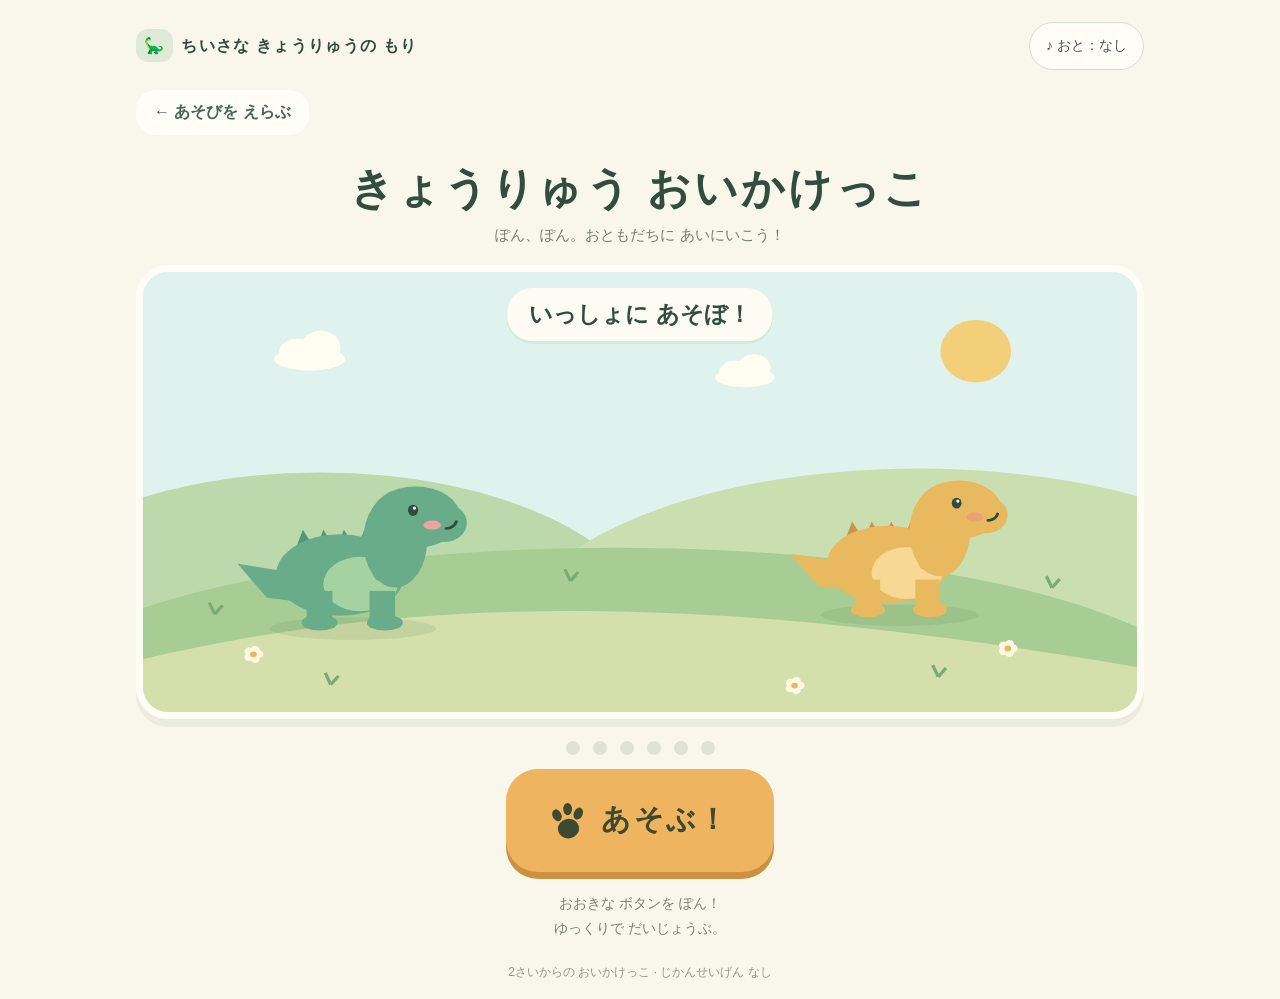
==== chase.html @ cd51826f "Add dinosaur game selection, egg hatching and feeding games" ====
<!doctype html>
<html lang="ja">
<head>
<meta charset="utf-8">
<meta name="viewport" content="width=device-width,initial-scale=1,viewport-fit=cover">
<meta name="theme-color" content="#f9f6ec">
<meta name="description" content="大きなボタンをぽん！2歳から遊べる、やさしい恐竜の追いかけっこ。時間制限もゲームオーバーもありません。">
<title>きょうりゅう おいかけっこ</title>
<style>
*{box-sizing:border-box}[hidden]{display:none!important}body{margin:0;background:#f9f6ec;color:#304d3e;font-family:ui-rounded,'Hiragino Maru Gothic ProN','Yu Gothic',sans-serif}button{font:inherit;cursor:pointer;-webkit-tap-highlight-color:transparent;touch-action:manipulation}button:focus-visible{outline:4px solid #355fbb;outline-offset:5px}.app{max-width:1060px;margin:auto;padding:22px 26px 18px}header{display:flex;align-items:center;justify-content:space-between;gap:10px}.brand{font-size:16px;font-weight:800;letter-spacing:.08em}.brand span{background:#deead7;border-radius:12px;padding:8px;margin-right:8px}.sound{border:1px solid #d9dfcf;background:#fffdf6;border-radius:24px;padding:12px 16px;font-size:14px;color:#425d46;min-height:48px}h1{font-size:clamp(26px,5vw,43px);letter-spacing:.07em;text-align:center;margin:23px 0 8px;line-height:1.4}.intro{text-align:center;color:#76806a;margin:0 0 20px;font-size:15px}.world{position:relative;border:7px solid #fffdf6;border-radius:32px;overflow:hidden;background:#dff2ed;box-shadow:0 8px 0 #ececde}canvas{display:block;width:100%;aspect-ratio:1.9;max-height:440px}.status{position:absolute;left:50%;top:16px;transform:translateX(-50%);border-radius:25px;background:#fffdf3ef;padding:11px 22px;white-space:nowrap;font-weight:800;font-size:clamp(16px,3vw,23px);box-shadow:0 3px 0 #385b3910}.progress{display:flex;justify-content:center;gap:13px;margin:22px 0 14px}.dot{width:14px;height:14px;background:#e0e2d3;border-radius:50%;transition:background .2s,transform .2s}.dot.on{background:#eeab55;transform:scale(1.13)}.controls{text-align:center}.go{min-height:103px;min-width:260px;max-width:100%;padding:13px 44px;border:0;border-radius:32px;background:#efb45f;color:#3e4931;box-shadow:0 7px 0 #cd9041;font-size:29px;font-weight:900;letter-spacing:.08em;transition:transform .1s,box-shadow .1s}.go:active{transform:translateY(5px);box-shadow:0 2px 0 #cd9041}.go svg{width:37px;height:39px;vertical-align:middle;margin-right:14px}.hint{color:#7b826f;font-size:14px;line-height:1.8;margin:19px 0 0}footer{text-align:center;font-size:12px;color:#929884;margin-top:22px}.restart{display:block;margin:15px auto 0;background:none;border:0;color:#78836c;text-decoration:underline;padding:10px;font-size:13px}@media(max-width:600px){.app{padding:16px 12px}.brand{font-size:12px;letter-spacing:0}.sound{font-size:12px;padding:10px}h1{margin-top:23px}.intro{font-size:13px}canvas{aspect-ratio:1.15}.world{border-width:5px;border-radius:25px}.status{top:14px;padding:10px 15px}.go{width:90%;min-height:106px;padding:13px 18px;font-size:24px;letter-spacing:.02em;white-space:nowrap}.hint{font-size:12px}footer{margin-top:14px}}@media(prefers-reduced-motion:reduce){*{transition:none!important}}
</style>
</head>
<body>
<main class="app">
<header><div class="brand"><span>🦕</span>ちいさな きょうりゅうの もり</div><button class="sound" id="sound" aria-pressed="false">♪ おと：なし</button></header>
<nav style="margin-top:20px"><a href="./" style="color:#426a50;display:inline-block;padding:12px 18px;background:#fffdf6;border-radius:20px;text-decoration:none;font-weight:bold">← あそびを えらぶ</a></nav><h1>きょうりゅう おいかけっこ</h1><p class="intro">ぽん、ぽん。おともだちに あいにいこう！</p>
<section class="world" aria-label="緑の恐竜が黄色い恐竜を追いかける草原"><canvas id="scene" aria-label="にこにこした恐竜のおともだち"></canvas><div class="status" id="status" role="status" aria-live="polite">いっしょに あそぼ！</div></section>
<div class="progress" aria-label="6歩でお友だちに追いつきます" id="progress"></div>
<div class="controls"><button class="go" id="go"><svg viewBox="0 0 40 44" aria-hidden="true"><g fill="currentColor"><ellipse cx="20" cy="30" rx="12" ry="11" transform="rotate(-10 20 30)"/><ellipse cx="7" cy="15" rx="5" ry="7" transform="rotate(-25 7 15)"/><ellipse cx="19" cy="8" rx="5" ry="7"/><ellipse cx="31" cy="13" rx="5" ry="7" transform="rotate(25 31 13)"/></g></svg><span id="label">あそぶ！</span></button><p class="hint" id="hint">おおきな ボタンを ぽん！<br>ゆっくりで だいじょうぶ。</p><button class="restart" id="restart" hidden>はじめから</button></div>
<footer>2さいからの おいかけっこ · じかんせいげん なし</footer>
</main>
<script>
'use strict';
const canvas=document.querySelector('#scene'),ctx=canvas.getContext('2d'),go=document.querySelector('#go'),label=document.querySelector('#label'),statusText=document.querySelector('#status'),hint=document.querySelector('#hint'),restart=document.querySelector('#restart'),sound=document.querySelector('#sound');
let state='ready',steps=0,position=0,target=0,last=0,bounce=0,soundOn=false,audio;
const reduced=matchMedia('(prefers-reduced-motion: reduce)').matches;
const dots=Array.from({length:6},()=>{let d=document.createElement('span');d.className='dot';document.querySelector('#progress').append(d);return d});
function tone(win=false){if(!soundOn)return;try{audio=audio||new(window.AudioContext||window.webkitAudioContext)();audio.resume();(win?[523,659,784]:[392,523]).forEach((f,i)=>{let o=audio.createOscillator(),g=audio.createGain(),t=audio.currentTime+i*.12;o.type='sine';o.frequency.value=f;g.gain.setValueAtTime(0,t);g.gain.linearRampToValueAtTime(.075,t+.02);g.gain.exponentialRampToValueAtTime(.001,t+.24);o.connect(g);g.connect(audio.destination);o.start(t);o.stop(t+.25)})}catch{}}
sound.onclick=()=>{soundOn=!soundOn;sound.textContent=soundOn?'♪ おと：あり':'♪ おと：なし';sound.setAttribute('aria-pressed',String(soundOn));if(soundOn)tone()};
function reset(){state='ready';steps=0;target=0;position=0;bounce=0;label.textContent='あそぶ！';statusText.textContent='いっしょに あそぼ！';hint.innerHTML='おおきな ボタンを ぽん！<br>ゆっくりで だいじょうぶ。';restart.hidden=true;dots.forEach(d=>d.classList.remove('on'));draw(0)}
restart.onclick=reset;
go.onclick=()=>{if(state==='won'){reset();state='playing';label.textContent='ぽん！';statusText.textContent='おともだちを おいかけよう！';restart.hidden=false;return}if(state==='ready'){state='playing';label.textContent='ぽん！';statusText.textContent='おともだちを おいかけよう！';hint.innerHTML='ぽん！と おすと すすむよ。<br>あと すこしで タッチ！';restart.hidden=false;tone();return}steps++;target=steps/6;bounce=1;dots[steps-1].classList.add('on');tone(steps===6);if(steps===6){state='won';label.textContent='もう いっかい！';statusText.textContent='タッチ！ なかよし！';hint.innerHTML='やったね！ おともだちに あえたね。<br>もう いっかい あそぼう！'}else{statusText.textContent=steps>3?'もうすこし！ ぽん、ぽん！':'いいね！ ぽん、ぽん！'}};
function ellipse(x,y,rx,ry,c){ctx.fillStyle=c;ctx.beginPath();ctx.ellipse(x,y,rx,ry,0,0,Math.PI*2);ctx.fill()}
function path(points,c){ctx.fillStyle=c;ctx.beginPath();points.forEach((p,i)=>i?ctx.lineTo(...p):ctx.moveTo(...p));ctx.closePath();ctx.fill()}
function cloud(x,y,s){ellipse(x,y,36*s,13*s,'#fffdf2');ellipse(x-12*s,y-8*s,19*s,15*s,'#fffdf2');ellipse(x+11*s,y-13*s,20*s,19*s,'#fffdf2')}
function dino(x,y,s,color,belly,walk,friend=false){ctx.save();ctx.translate(x,y);ctx.scale(s,s);ellipse(0,10,65,10,'#557b4320');ctx.translate(0,-walk);path([[-40,-40],[-90,-49],[-67,-19],[-32,-14]],color);for(let i=0;i<4;i++)path([[-45+i*16,-61],[-39+i*16,-79],[-29+i*16,-61]],friend?'#cd934d':'#4e9977');ellipse(-10,-39,50,36,color);ellipse(6,-31,29,24,belly);ctx.fillStyle=color;ctx.fillRect(-36,-25,20,29);ctx.fillRect(13,-25,20,29);ellipse(-26,3,14,7,color);ellipse(25,3,14,7,color);ellipse(33,-69,25,41,color);ellipse(49,-90,35,27,color);ellipse(71,-85,18,17,color);ellipse(47,-96,4,5,'#304d3e');ellipse(48,-98,1.3,1.5,'white');ellipse(62,-83,7,4,friend?'#e9a178':'#eaa5a0');ctx.strokeStyle='#304d3e';ctx.lineWidth=2.4;ctx.lineCap='round';ctx.beginPath();ctx.arc(73,-88,8,.25,1.6);ctx.stroke();ellipse(29,-39,13,7,color);ctx.restore()}
function draw(t){const w=canvas.clientWidth,h=canvas.clientHeight,dpr=Math.min(devicePixelRatio||1,2);if(canvas.width!==Math.round(w*dpr)||canvas.height!==Math.round(h*dpr)){canvas.width=Math.round(w*dpr);canvas.height=Math.round(h*dpr)}ctx.setTransform(dpr,0,0,dpr,0,0);ctx.clearRect(0,0,w,h);const sx=w/900,sy=h/450;ctx.save();ctx.scale(sx,sy);ctx.fillStyle='#dff2ed';ctx.fillRect(0,0,900,450);ellipse(754,81,32,32,'#f4cf79');cloud(151,89,.9);cloud(545,108,.75);ellipse(160,370,300,165,'#bbd9ab');ellipse(702,383,370,182,'#c9dfaf');ellipse(428,440,540,158,'#a7cd95');ctx.fillStyle='#d5dfac';ctx.beginPath();ctx.moveTo(0,396);ctx.bezierCurveTo(280,322,550,337,900,404);ctx.lineTo(900,450);ctx.lineTo(0,450);ctx.fill();
for(const [x,y] of [[65,350],[823,323],[170,422],[720,414],[387,316]]){ctx.strokeStyle='#7caa74';ctx.lineWidth=3;ctx.beginPath();ctx.moveTo(x,y);ctx.lineTo(x-5,y-12);ctx.moveTo(x,y);ctx.lineTo(x+7,y-9);ctx.stroke()}for(const [x,y] of [[100,391],[783,385],[590,423]]){for(let i=0;i<5;i++)ellipse(x+Math.cos(i*1.26)*5,y+Math.sin(i*1.26)*5,4,4,'#fff9e2');ellipse(x,y,3,3,'#efb45f')}
const bob=reduced?0:Math.sin(t/330)*2;dino(685,340,1.1,'#e9b960','#f7d995',bob,true);dino(190+position*365,353,1.16,'#69ac89','#a5d2a1',reduced?0:Math.sin(t/70)*bounce*10+bob);
if(state==='won'){ctx.fillStyle='#e58e85';ctx.font='38px sans-serif';ctx.fillText('♥',610,211);for(let i=0;i<12;i++){let x=100+i*63,y=130+Math.sin(i*2)*55;ctx.save();ctx.translate(x,y);ctx.rotate(i);ctx.fillStyle=['#ecb159','#e89797','#78b59a'][i%3];ctx.fillRect(-4,-4,8,12);ctx.restore()}}ctx.restore()}
function frame(t){let dt=Math.min((t-last)||16,50);last=t;position+=(target-position)*(reduced?1:Math.min(1,dt/110));bounce=Math.max(0,bounce-dt/500);draw(t);requestAnimationFrame(frame)}
document.addEventListener('visibilitychange',()=>{last=performance.now();if(document.hidden&&audio)audio.suspend();else if(audio&&soundOn)audio.resume()});reset();requestAnimationFrame(frame);
</script>
</body>
</html>
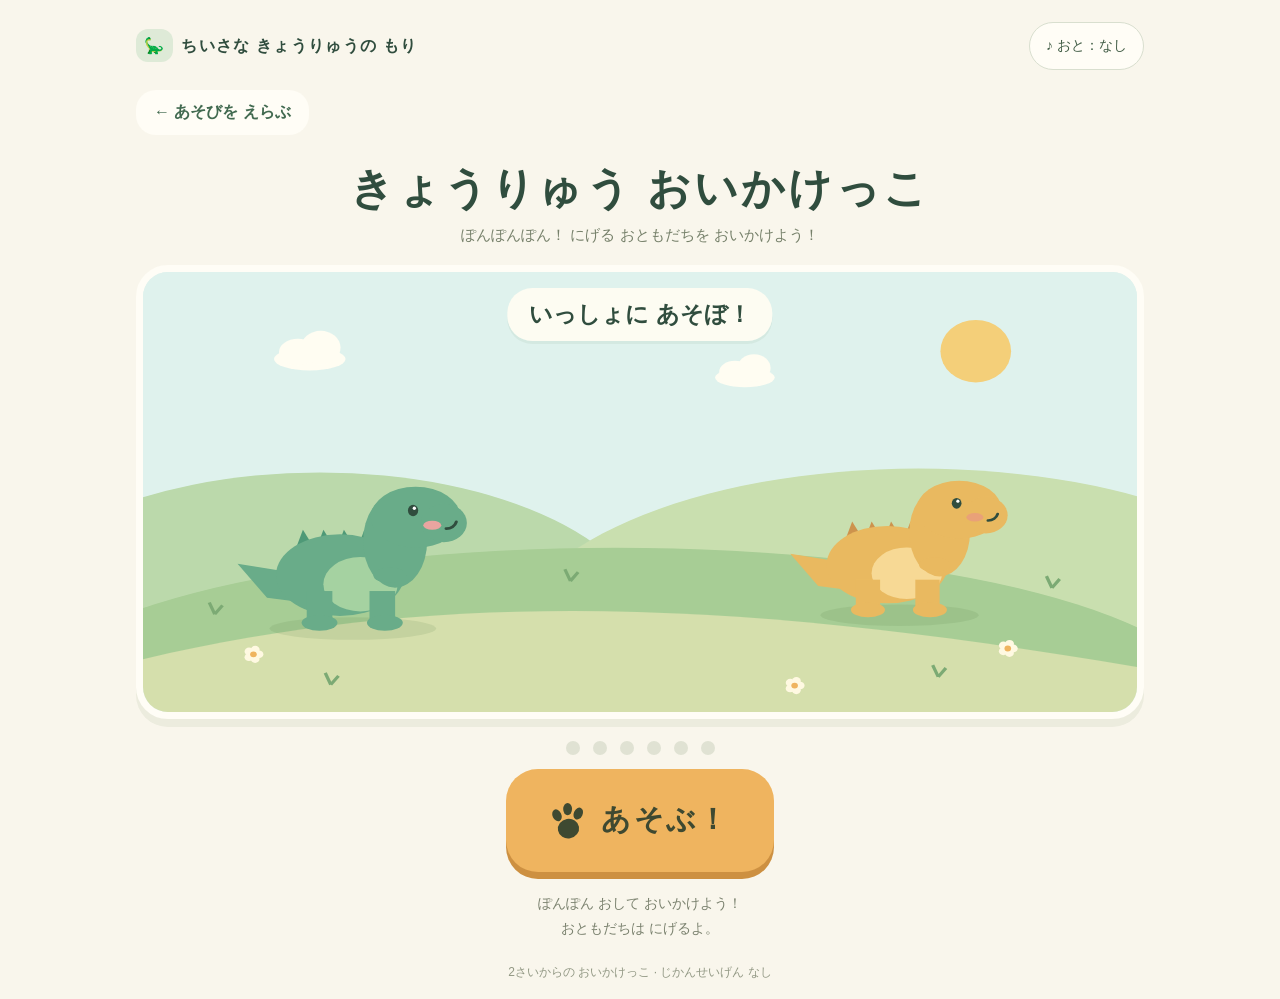
==== commit 7a11b6c9: "Make chase dinosaur flee and reward repeated taps" ====
--- a/chase.html
+++ b/chase.html
@@ -13,32 +13,40 @@
 <body>
 <main class="app">
 <header><div class="brand"><span>🦕</span>ちいさな きょうりゅうの もり</div><button class="sound" id="sound" aria-pressed="false">♪ おと：なし</button></header>
-<nav style="margin-top:20px"><a href="./" style="color:#426a50;display:inline-block;padding:12px 18px;background:#fffdf6;border-radius:20px;text-decoration:none;font-weight:bold">← あそびを えらぶ</a></nav><h1>きょうりゅう おいかけっこ</h1><p class="intro">ぽん、ぽん。おともだちに あいにいこう！</p>
+<nav style="margin-top:20px"><a href="./" style="color:#426a50;display:inline-block;padding:12px 18px;background:#fffdf6;border-radius:20px;text-decoration:none;font-weight:bold">← あそびを えらぶ</a></nav><h1>きょうりゅう おいかけっこ</h1><p class="intro">ぽんぽんぽん！ にげる おともだちを おいかけよう！</p>
 <section class="world" aria-label="緑の恐竜が黄色い恐竜を追いかける草原"><canvas id="scene" aria-label="にこにこした恐竜のおともだち"></canvas><div class="status" id="status" role="status" aria-live="polite">いっしょに あそぼ！</div></section>
-<div class="progress" aria-label="6歩でお友だちに追いつきます" id="progress"></div>
+<div class="progress" aria-label="お友だちに近づくほど足あとが増えます" id="progress"></div>
 <div class="controls"><button class="go" id="go"><svg viewBox="0 0 40 44" aria-hidden="true"><g fill="currentColor"><ellipse cx="20" cy="30" rx="12" ry="11" transform="rotate(-10 20 30)"/><ellipse cx="7" cy="15" rx="5" ry="7" transform="rotate(-25 7 15)"/><ellipse cx="19" cy="8" rx="5" ry="7"/><ellipse cx="31" cy="13" rx="5" ry="7" transform="rotate(25 31 13)"/></g></svg><span id="label">あそぶ！</span></button><p class="hint" id="hint">おおきな ボタンを ぽん！<br>ゆっくりで だいじょうぶ。</p><button class="restart" id="restart" hidden>はじめから</button></div>
 <footer>2さいからの おいかけっこ · じかんせいげん なし</footer>
 </main>
 <script>
 'use strict';
 const canvas=document.querySelector('#scene'),ctx=canvas.getContext('2d'),go=document.querySelector('#go'),label=document.querySelector('#label'),statusText=document.querySelector('#status'),hint=document.querySelector('#hint'),restart=document.querySelector('#restart'),sound=document.querySelector('#sound');
-let state='ready',steps=0,position=0,target=0,last=0,bounce=0,soundOn=false,audio;
+// One tap per second closes the gap; two taps per second catches in about 5 seconds.
+const START_GAP=365,MAX_GAP=440,TAP_DISTANCE=48,ESCAPE_SPEED=24;
+let state='ready',gap=START_GAP,runDistance=0,position=0,target=0,last=0,bounce=0,soundOn=false,audio;
 const reduced=matchMedia('(prefers-reduced-motion: reduce)').matches;
 const dots=Array.from({length:6},()=>{let d=document.createElement('span');d.className='dot';document.querySelector('#progress').append(d);return d});
 function tone(win=false){if(!soundOn)return;try{audio=audio||new(window.AudioContext||window.webkitAudioContext)();audio.resume();(win?[523,659,784]:[392,523]).forEach((f,i)=>{let o=audio.createOscillator(),g=audio.createGain(),t=audio.currentTime+i*.12;o.type='sine';o.frequency.value=f;g.gain.setValueAtTime(0,t);g.gain.linearRampToValueAtTime(.075,t+.02);g.gain.exponentialRampToValueAtTime(.001,t+.24);o.connect(g);g.connect(audio.destination);o.start(t);o.stop(t+.25)})}catch{}}
 sound.onclick=()=>{soundOn=!soundOn;sound.textContent=soundOn?'♪ おと：あり':'♪ おと：なし';sound.setAttribute('aria-pressed',String(soundOn));if(soundOn)tone()};
-function reset(){state='ready';steps=0;target=0;position=0;bounce=0;label.textContent='あそぶ！';statusText.textContent='いっしょに あそぼ！';hint.innerHTML='おおきな ボタンを ぽん！<br>ゆっくりで だいじょうぶ。';restart.hidden=true;dots.forEach(d=>d.classList.remove('on'));draw(0)}
+function updateProgress(){const progress=Math.max(0,Math.min(1,1-gap/START_GAP));dots.forEach((d,i)=>d.classList.toggle('on',state==='won'||i<Math.floor(progress*6)));document.querySelector('#progress').setAttribute('aria-label',state==='won'?'お友だちに追いつきました':`お友だちへの近づき度 ${Math.round(progress*100)}パーセント`)}
+function reset(){state='ready';gap=START_GAP;runDistance=0;target=0;position=0;bounce=0;last=performance.now();label.textContent='あそぶ！';statusText.textContent='いっしょに あそぼ！';hint.innerHTML='ぽんぽん おして おいかけよう！<br>おともだちは にげるよ。';restart.hidden=true;updateProgress();draw(0)}
+function start(){reset();state='playing';label.textContent='ぽん！';statusText.textContent='ぽんぽん！ おいかけよう！';restart.hidden=false;tone()}
 restart.onclick=reset;
-go.onclick=()=>{if(state==='won'){reset();state='playing';label.textContent='ぽん！';statusText.textContent='おともだちを おいかけよう！';restart.hidden=false;return}if(state==='ready'){state='playing';label.textContent='ぽん！';statusText.textContent='おともだちを おいかけよう！';hint.innerHTML='ぽん！と おすと すすむよ。<br>あと すこしで タッチ！';restart.hidden=false;tone();return}steps++;target=steps/6;bounce=1;dots[steps-1].classList.add('on');tone(steps===6);if(steps===6){state='won';label.textContent='もう いっかい！';statusText.textContent='タッチ！ なかよし！';hint.innerHTML='やったね！ おともだちに あえたね。<br>もう いっかい あそぼう！'}else{statusText.textContent=steps>3?'もうすこし！ ぽん、ぽん！':'いいね！ ぽん、ぽん！'}};
+go.onclick=()=>{if(state==='won'||state==='ready'){start();return}gap=Math.max(0,gap-TAP_DISTANCE);target=1-gap/START_GAP;bounce=1;tone(gap===0);if(gap===0){state='won';label.textContent='もう いっかい！';statusText.textContent='タッチ！ なかよし！';hint.innerHTML='やったね！ おともだちに あえたね。<br>もう いっかい あそぼう！'}else{statusText.textContent=gap<150?'もうすこし！ ぽんぽん！':'にげるよ！ ぽんぽん！'}updateProgress()};
 function ellipse(x,y,rx,ry,c){ctx.fillStyle=c;ctx.beginPath();ctx.ellipse(x,y,rx,ry,0,0,Math.PI*2);ctx.fill()}
 function path(points,c){ctx.fillStyle=c;ctx.beginPath();points.forEach((p,i)=>i?ctx.lineTo(...p):ctx.moveTo(...p));ctx.closePath();ctx.fill()}
 function cloud(x,y,s){ellipse(x,y,36*s,13*s,'#fffdf2');ellipse(x-12*s,y-8*s,19*s,15*s,'#fffdf2');ellipse(x+11*s,y-13*s,20*s,19*s,'#fffdf2')}
 function dino(x,y,s,color,belly,walk,friend=false){ctx.save();ctx.translate(x,y);ctx.scale(s,s);ellipse(0,10,65,10,'#557b4320');ctx.translate(0,-walk);path([[-40,-40],[-90,-49],[-67,-19],[-32,-14]],color);for(let i=0;i<4;i++)path([[-45+i*16,-61],[-39+i*16,-79],[-29+i*16,-61]],friend?'#cd934d':'#4e9977');ellipse(-10,-39,50,36,color);ellipse(6,-31,29,24,belly);ctx.fillStyle=color;ctx.fillRect(-36,-25,20,29);ctx.fillRect(13,-25,20,29);ellipse(-26,3,14,7,color);ellipse(25,3,14,7,color);ellipse(33,-69,25,41,color);ellipse(49,-90,35,27,color);ellipse(71,-85,18,17,color);ellipse(47,-96,4,5,'#304d3e');ellipse(48,-98,1.3,1.5,'white');ellipse(62,-83,7,4,friend?'#e9a178':'#eaa5a0');ctx.strokeStyle='#304d3e';ctx.lineWidth=2.4;ctx.lineCap='round';ctx.beginPath();ctx.arc(73,-88,8,.25,1.6);ctx.stroke();ellipse(29,-39,13,7,color);ctx.restore()}
 function draw(t){const w=canvas.clientWidth,h=canvas.clientHeight,dpr=Math.min(devicePixelRatio||1,2);if(canvas.width!==Math.round(w*dpr)||canvas.height!==Math.round(h*dpr)){canvas.width=Math.round(w*dpr);canvas.height=Math.round(h*dpr)}ctx.setTransform(dpr,0,0,dpr,0,0);ctx.clearRect(0,0,w,h);const sx=w/900,sy=h/450;ctx.save();ctx.scale(sx,sy);ctx.fillStyle='#dff2ed';ctx.fillRect(0,0,900,450);ellipse(754,81,32,32,'#f4cf79');cloud(151,89,.9);cloud(545,108,.75);ellipse(160,370,300,165,'#bbd9ab');ellipse(702,383,370,182,'#c9dfaf');ellipse(428,440,540,158,'#a7cd95');ctx.fillStyle='#d5dfac';ctx.beginPath();ctx.moveTo(0,396);ctx.bezierCurveTo(280,322,550,337,900,404);ctx.lineTo(900,450);ctx.lineTo(0,450);ctx.fill();
 for(const [x,y] of [[65,350],[823,323],[170,422],[720,414],[387,316]]){ctx.strokeStyle='#7caa74';ctx.lineWidth=3;ctx.beginPath();ctx.moveTo(x,y);ctx.lineTo(x-5,y-12);ctx.moveTo(x,y);ctx.lineTo(x+7,y-9);ctx.stroke()}for(const [x,y] of [[100,391],[783,385],[590,423]]){for(let i=0;i<5;i++)ellipse(x+Math.cos(i*1.26)*5,y+Math.sin(i*1.26)*5,4,4,'#fff9e2');ellipse(x,y,3,3,'#efb45f')}
-const bob=reduced?0:Math.sin(t/330)*2;dino(685,340,1.1,'#e9b960','#f7d995',bob,true);dino(190+position*365,353,1.16,'#69ac89','#a5d2a1',reduced?0:Math.sin(t/70)*bounce*10+bob);
+const bob=reduced?0:Math.sin(t/330)*2;
+const runnerX=685+Math.min(runDistance*.3,65);
+if(state==='playing'&&!reduced){ctx.strokeStyle='#b3bf90';ctx.lineWidth=5;ctx.lineCap='round';for(let i=0;i<8;i++){const x=((i*140-runDistance)%1120+1120)%1120-110;ctx.beginPath();ctx.moveTo(x,390);ctx.lineTo(x+22,390);ctx.stroke()}}
+dino(runnerX,340,1.1,'#e9b960','#f7d995',state==='playing'&&!reduced?Math.abs(Math.sin(t/100))*9:bob,true);
+dino(runnerX-130-(1-position)*START_GAP,353,1.16,'#69ac89','#a5d2a1',reduced?0:Math.sin(t/70)*bounce*10+bob);
 if(state==='won'){ctx.fillStyle='#e58e85';ctx.font='38px sans-serif';ctx.fillText('♥',610,211);for(let i=0;i<12;i++){let x=100+i*63,y=130+Math.sin(i*2)*55;ctx.save();ctx.translate(x,y);ctx.rotate(i);ctx.fillStyle=['#ecb159','#e89797','#78b59a'][i%3];ctx.fillRect(-4,-4,8,12);ctx.restore()}}ctx.restore()}
-function frame(t){let dt=Math.min((t-last)||16,50);last=t;position+=(target-position)*(reduced?1:Math.min(1,dt/110));bounce=Math.max(0,bounce-dt/500);draw(t);requestAnimationFrame(frame)}
+function frame(t){let dt=Math.min((t-last)||16,100);last=t;if(state==='playing'&&!document.hidden){const distance=ESCAPE_SPEED*dt/1000;runDistance+=distance;gap=Math.min(MAX_GAP,gap+distance);target=1-gap/START_GAP;updateProgress()}position+=(target-position)*(reduced?1:Math.min(1,dt/110));bounce=Math.max(0,bounce-dt/500);draw(t);requestAnimationFrame(frame)}
 document.addEventListener('visibilitychange',()=>{last=performance.now();if(document.hidden&&audio)audio.suspend();else if(audio&&soundOn)audio.resume()});reset();requestAnimationFrame(frame);
 </script>
 </body>
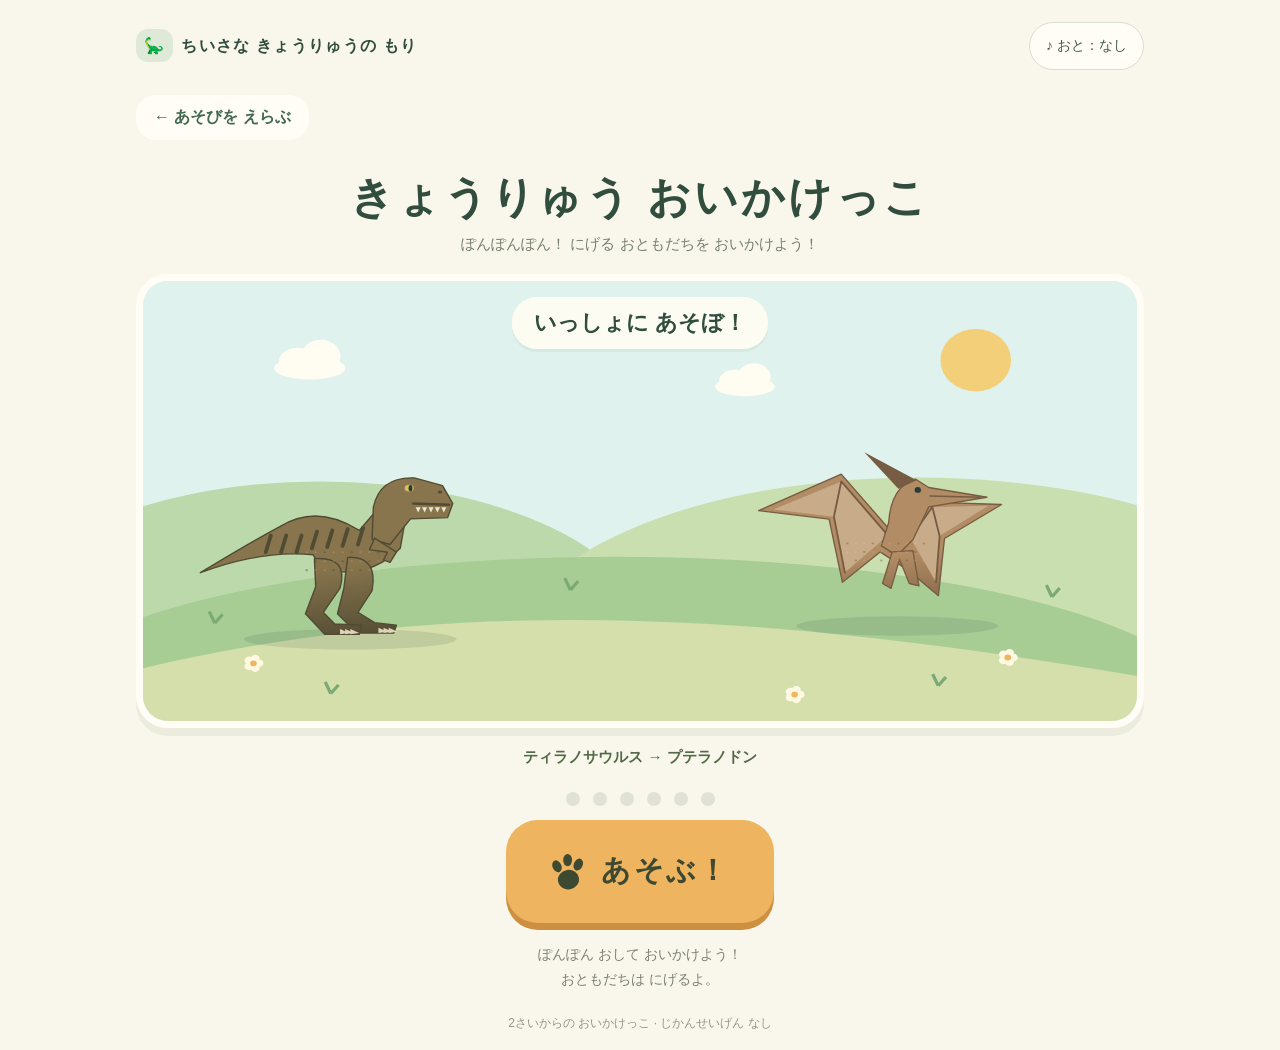
==== commit 0f56752a: "Add eleven illustrated random species, egg petting and separate replay controls" ====
--- a/chase.html
+++ b/chase.html
@@ -8,20 +8,27 @@
 <title>きょうりゅう おいかけっこ</title>
 <style>
 *{box-sizing:border-box}[hidden]{display:none!important}body{margin:0;background:#f9f6ec;color:#304d3e;font-family:ui-rounded,'Hiragino Maru Gothic ProN','Yu Gothic',sans-serif}button{font:inherit;cursor:pointer;-webkit-tap-highlight-color:transparent;touch-action:manipulation}button:focus-visible{outline:4px solid #355fbb;outline-offset:5px}.app{max-width:1060px;margin:auto;padding:22px 26px 18px}header{display:flex;align-items:center;justify-content:space-between;gap:10px}.brand{font-size:16px;font-weight:800;letter-spacing:.08em}.brand span{background:#deead7;border-radius:12px;padding:8px;margin-right:8px}.sound{border:1px solid #d9dfcf;background:#fffdf6;border-radius:24px;padding:12px 16px;font-size:14px;color:#425d46;min-height:48px}h1{font-size:clamp(26px,5vw,43px);letter-spacing:.07em;text-align:center;margin:23px 0 8px;line-height:1.4}.intro{text-align:center;color:#76806a;margin:0 0 20px;font-size:15px}.world{position:relative;border:7px solid #fffdf6;border-radius:32px;overflow:hidden;background:#dff2ed;box-shadow:0 8px 0 #ececde}canvas{display:block;width:100%;aspect-ratio:1.9;max-height:440px}.status{position:absolute;left:50%;top:16px;transform:translateX(-50%);border-radius:25px;background:#fffdf3ef;padding:11px 22px;white-space:nowrap;font-weight:800;font-size:clamp(16px,3vw,23px);box-shadow:0 3px 0 #385b3910}.progress{display:flex;justify-content:center;gap:13px;margin:22px 0 14px}.dot{width:14px;height:14px;background:#e0e2d3;border-radius:50%;transition:background .2s,transform .2s}.dot.on{background:#eeab55;transform:scale(1.13)}.controls{text-align:center}.go{min-height:103px;min-width:260px;max-width:100%;padding:13px 44px;border:0;border-radius:32px;background:#efb45f;color:#3e4931;box-shadow:0 7px 0 #cd9041;font-size:29px;font-weight:900;letter-spacing:.08em;transition:transform .1s,box-shadow .1s}.go:active{transform:translateY(5px);box-shadow:0 2px 0 #cd9041}.go svg{width:37px;height:39px;vertical-align:middle;margin-right:14px}.hint{color:#7b826f;font-size:14px;line-height:1.8;margin:19px 0 0}footer{text-align:center;font-size:12px;color:#929884;margin-top:22px}.restart{display:block;margin:15px auto 0;background:none;border:0;color:#78836c;text-decoration:underline;padding:10px;font-size:13px}@media(max-width:600px){.app{padding:16px 12px}.brand{font-size:12px;letter-spacing:0}.sound{font-size:12px;padding:10px}h1{margin-top:23px}.intro{font-size:13px}canvas{aspect-ratio:1.15}.world{border-width:5px;border-radius:25px}.status{top:14px;padding:10px 15px}.go{width:90%;min-height:106px;padding:13px 18px;font-size:24px;letter-spacing:.02em;white-space:nowrap}.hint{font-size:12px}footer{margin-top:14px}}@media(prefers-reduced-motion:reduce){*{transition:none!important}}
+
+.game-nav{display:flex;align-items:center;justify-content:space-between;gap:8px}.replay{visibility:hidden;border:2px solid #819a68;background:#e3edcf;color:#345237;border-radius:18px;padding:14px 16px;min-height:54px;font-size:16px;font-weight:bold}.replay.visible{visibility:visible}.go:disabled{background:#c7d6b9;color:#4d674a;box-shadow:0 7px 0 #a3b395;cursor:default}.species{text-align:center;color:#516947;font-size:15px;font-weight:bold;min-height:26px;margin:16px 0 0;line-height:1.7}.status{width:max-content;max-width:95%;white-space:normal;text-align:center;font-size:clamp(15px,2.6vw,22px)}.egg-scene{touch-action:none;cursor:grab}.egg-scene:active{cursor:grabbing}.pet-guide{position:absolute;top:48%;left:50%;pointer-events:none;text-align:center;animation:stroke-hand 2.3s ease-in-out infinite;color:#5c6141;font-weight:bold;text-shadow:0 1px #fff}.pet-guide span{display:block;font-size:47px;filter:drop-shadow(0 2px 2px #6d604b30)}.pet-guide small{background:#fff9e6e8;border-radius:18px;padding:7px 13px;white-space:nowrap;display:block}.pet-guide[hidden]{display:none!important}@keyframes stroke-hand{0%,100%{transform:translate(-85%,-8%) rotate(-13deg)}50%{transform:translate(-5%,8%) rotate(8deg)}}@media(max-width:600px){.replay{font-size:13px;padding:12px 10px}.game-nav a{font-size:13px!important;padding:12px 10px!important}.species{font-size:13px}.pet-guide span{font-size:40px}}@media(prefers-reduced-motion:reduce){.pet-guide{animation:none;transform:translate(-50%,-10%)}}
 </style>
 </head>
 <body>
 <main class="app">
 <header><div class="brand"><span>🦕</span>ちいさな きょうりゅうの もり</div><button class="sound" id="sound" aria-pressed="false">♪ おと：なし</button></header>
-<nav style="margin-top:20px"><a href="./" style="color:#426a50;display:inline-block;padding:12px 18px;background:#fffdf6;border-radius:20px;text-decoration:none;font-weight:bold">← あそびを えらぶ</a></nav><h1>きょうりゅう おいかけっこ</h1><p class="intro">ぽんぽんぽん！ にげる おともだちを おいかけよう！</p>
+<nav class="game-nav" style="margin-top:20px"><a href="./" style="color:#426a50;display:inline-block;padding:12px 18px;background:#fffdf6;border-radius:20px;text-decoration:none;font-weight:bold">← あそびを えらぶ</a><button class="replay" id="replay" disabled>もう いっかい！</button></nav><h1>きょうりゅう おいかけっこ</h1><p class="intro">ぽんぽんぽん！ にげる おともだちを おいかけよう！</p>
 <section class="world" aria-label="緑の恐竜が黄色い恐竜を追いかける草原"><canvas id="scene" aria-label="にこにこした恐竜のおともだち"></canvas><div class="status" id="status" role="status" aria-live="polite">いっしょに あそぼ！</div></section>
+<p class="species" id="species" aria-live="polite"></p>
 <div class="progress" aria-label="お友だちに近づくほど足あとが増えます" id="progress"></div>
 <div class="controls"><button class="go" id="go"><svg viewBox="0 0 40 44" aria-hidden="true"><g fill="currentColor"><ellipse cx="20" cy="30" rx="12" ry="11" transform="rotate(-10 20 30)"/><ellipse cx="7" cy="15" rx="5" ry="7" transform="rotate(-25 7 15)"/><ellipse cx="19" cy="8" rx="5" ry="7"/><ellipse cx="31" cy="13" rx="5" ry="7" transform="rotate(25 31 13)"/></g></svg><span id="label">あそぶ！</span></button><p class="hint" id="hint">おおきな ボタンを ぽん！<br>ゆっくりで だいじょうぶ。</p><button class="restart" id="restart" hidden>はじめから</button></div>
 <footer>2さいからの おいかけっこ · じかんせいげん なし</footer>
 </main>
+<script src="dinos.js?v=2"></script>
 <script>
 'use strict';
-const canvas=document.querySelector('#scene'),ctx=canvas.getContext('2d'),go=document.querySelector('#go'),label=document.querySelector('#label'),statusText=document.querySelector('#status'),hint=document.querySelector('#hint'),restart=document.querySelector('#restart'),sound=document.querySelector('#sound');
+const canvas=document.querySelector('#scene'),ctx=canvas.getContext('2d'),go=document.querySelector('#go'),label=document.querySelector('#label'),statusText=document.querySelector('#status'),hint=document.querySelector('#hint'),restart=document.querySelector('#restart'),sound=document.querySelector('#sound'),replay=document.querySelector('#replay'),speciesText=document.querySelector('#species');
+let animal=Dinos.pick(),partner=Dinos.pick(animal);
+function chooseAnimals(){animal=Dinos.pick(animal);partner=Dinos.pick(animal)}
+function replayVisibility(show){replay.classList.toggle('visible',show);replay.disabled=!show;go.disabled=show}
 // One tap per second closes the gap; two taps per second catches in about 5 seconds.
 const START_GAP=365,MAX_GAP=440,TAP_DISTANCE=48,ESCAPE_SPEED=24;
 let state='ready',gap=START_GAP,runDistance=0,position=0,target=0,last=0,bounce=0,soundOn=false,audio;
@@ -30,18 +37,19 @@
 function tone(win=false){if(!soundOn)return;try{audio=audio||new(window.AudioContext||window.webkitAudioContext)();audio.resume();(win?[523,659,784]:[392,523]).forEach((f,i)=>{let o=audio.createOscillator(),g=audio.createGain(),t=audio.currentTime+i*.12;o.type='sine';o.frequency.value=f;g.gain.setValueAtTime(0,t);g.gain.linearRampToValueAtTime(.075,t+.02);g.gain.exponentialRampToValueAtTime(.001,t+.24);o.connect(g);g.connect(audio.destination);o.start(t);o.stop(t+.25)})}catch{}}
 sound.onclick=()=>{soundOn=!soundOn;sound.textContent=soundOn?'♪ おと：あり':'♪ おと：なし';sound.setAttribute('aria-pressed',String(soundOn));if(soundOn)tone()};
 function updateProgress(){const progress=Math.max(0,Math.min(1,1-gap/START_GAP));dots.forEach((d,i)=>d.classList.toggle('on',state==='won'||i<Math.floor(progress*6)));document.querySelector('#progress').setAttribute('aria-label',state==='won'?'お友だちに追いつきました':`お友だちへの近づき度 ${Math.round(progress*100)}パーセント`)}
-function reset(){state='ready';gap=START_GAP;runDistance=0;target=0;position=0;bounce=0;last=performance.now();label.textContent='あそぶ！';statusText.textContent='いっしょに あそぼ！';hint.innerHTML='ぽんぽん おして おいかけよう！<br>おともだちは にげるよ。';restart.hidden=true;updateProgress();draw(0)}
+function reset(){chooseAnimals();replayVisibility(false);speciesText.textContent=animal.name+' → '+partner.name;canvas.setAttribute('aria-label',animal.name+'が'+partner.name+'を追いかけます');state='ready';gap=START_GAP;runDistance=0;target=0;position=0;bounce=0;last=performance.now();label.textContent='あそぶ！';statusText.textContent='いっしょに あそぼ！';hint.innerHTML='ぽんぽん おして おいかけよう！<br>おともだちは にげるよ。';restart.hidden=true;updateProgress();draw(0)}
 function start(){reset();state='playing';label.textContent='ぽん！';statusText.textContent='ぽんぽん！ おいかけよう！';restart.hidden=false;tone()}
-restart.onclick=reset;
-go.onclick=()=>{if(state==='won'||state==='ready'){start();return}gap=Math.max(0,gap-TAP_DISTANCE);target=1-gap/START_GAP;bounce=1;tone(gap===0);if(gap===0){state='won';label.textContent='もう いっかい！';statusText.textContent='タッチ！ なかよし！';hint.innerHTML='やったね！ おともだちに あえたね。<br>もう いっかい あそぼう！'}else{statusText.textContent=gap<150?'もうすこし！ ぽんぽん！':'にげるよ！ ぽんぽん！'}updateProgress()};
+restart.onclick=reset;replay.onclick=()=>{start();go.focus()};
+go.onclick=()=>{if(state==='won')return;if(state==='ready'){start();return}gap=Math.max(0,gap-TAP_DISTANCE);target=1-gap/START_GAP;bounce=1;tone(gap===0);if(gap===0){state='won';replayVisibility(true);label.textContent='タッチ！';statusText.textContent='タッチ！ なかよし！';hint.innerHTML='やったね！ おともだちに あえたね。<br>もう いっかい あそぼう！'}else{statusText.textContent=gap<150?'もうすこし！ ぽんぽん！':'にげるよ！ ぽんぽん！'}updateProgress()};
 function ellipse(x,y,rx,ry,c){ctx.fillStyle=c;ctx.beginPath();ctx.ellipse(x,y,rx,ry,0,0,Math.PI*2);ctx.fill()}
 function path(points,c){ctx.fillStyle=c;ctx.beginPath();points.forEach((p,i)=>i?ctx.lineTo(...p):ctx.moveTo(...p));ctx.closePath();ctx.fill()}
 function cloud(x,y,s){ellipse(x,y,36*s,13*s,'#fffdf2');ellipse(x-12*s,y-8*s,19*s,15*s,'#fffdf2');ellipse(x+11*s,y-13*s,20*s,19*s,'#fffdf2')}
-function dino(x,y,s,color,belly,walk,friend=false){ctx.save();ctx.translate(x,y);ctx.scale(s,s);ellipse(0,10,65,10,'#557b4320');ctx.translate(0,-walk);path([[-40,-40],[-90,-49],[-67,-19],[-32,-14]],color);for(let i=0;i<4;i++)path([[-45+i*16,-61],[-39+i*16,-79],[-29+i*16,-61]],friend?'#cd934d':'#4e9977');ellipse(-10,-39,50,36,color);ellipse(6,-31,29,24,belly);ctx.fillStyle=color;ctx.fillRect(-36,-25,20,29);ctx.fillRect(13,-25,20,29);ellipse(-26,3,14,7,color);ellipse(25,3,14,7,color);ellipse(33,-69,25,41,color);ellipse(49,-90,35,27,color);ellipse(71,-85,18,17,color);ellipse(47,-96,4,5,'#304d3e');ellipse(48,-98,1.3,1.5,'white');ellipse(62,-83,7,4,friend?'#e9a178':'#eaa5a0');ctx.strokeStyle='#304d3e';ctx.lineWidth=2.4;ctx.lineCap='round';ctx.beginPath();ctx.arc(73,-88,8,.25,1.6);ctx.stroke();ellipse(29,-39,13,7,color);ctx.restore()}
+function dino(x,y,s,color,belly,walk,friend=false){Dinos.draw(ctx,x,y,s,friend?partner:animal,walk)}
 function draw(t){const w=canvas.clientWidth,h=canvas.clientHeight,dpr=Math.min(devicePixelRatio||1,2);if(canvas.width!==Math.round(w*dpr)||canvas.height!==Math.round(h*dpr)){canvas.width=Math.round(w*dpr);canvas.height=Math.round(h*dpr)}ctx.setTransform(dpr,0,0,dpr,0,0);ctx.clearRect(0,0,w,h);const sx=w/900,sy=h/450;ctx.save();ctx.scale(sx,sy);ctx.fillStyle='#dff2ed';ctx.fillRect(0,0,900,450);ellipse(754,81,32,32,'#f4cf79');cloud(151,89,.9);cloud(545,108,.75);ellipse(160,370,300,165,'#bbd9ab');ellipse(702,383,370,182,'#c9dfaf');ellipse(428,440,540,158,'#a7cd95');ctx.fillStyle='#d5dfac';ctx.beginPath();ctx.moveTo(0,396);ctx.bezierCurveTo(280,322,550,337,900,404);ctx.lineTo(900,450);ctx.lineTo(0,450);ctx.fill();
 for(const [x,y] of [[65,350],[823,323],[170,422],[720,414],[387,316]]){ctx.strokeStyle='#7caa74';ctx.lineWidth=3;ctx.beginPath();ctx.moveTo(x,y);ctx.lineTo(x-5,y-12);ctx.moveTo(x,y);ctx.lineTo(x+7,y-9);ctx.stroke()}for(const [x,y] of [[100,391],[783,385],[590,423]]){for(let i=0;i<5;i++)ellipse(x+Math.cos(i*1.26)*5,y+Math.sin(i*1.26)*5,4,4,'#fff9e2');ellipse(x,y,3,3,'#efb45f')}
 const bob=reduced?0:Math.sin(t/330)*2;
 const runnerX=685+Math.min(runDistance*.3,65);
+if([animal,partner].some(a=>a.type==='marine'||a.type==='croc')){ellipse(460,364,490,48,'#7db8c77a');ctx.strokeStyle='#d8edf2';ctx.lineWidth=2;for(let i=0;i<6;i++){ctx.beginPath();ctx.ellipse(110+i*145,366,48,5,0,0,Math.PI);ctx.stroke()}}
 if(state==='playing'&&!reduced){ctx.strokeStyle='#b3bf90';ctx.lineWidth=5;ctx.lineCap='round';for(let i=0;i<8;i++){const x=((i*140-runDistance)%1120+1120)%1120-110;ctx.beginPath();ctx.moveTo(x,390);ctx.lineTo(x+22,390);ctx.stroke()}}
 dino(runnerX,340,1.1,'#e9b960','#f7d995',state==='playing'&&!reduced?Math.abs(Math.sin(t/100))*9:bob,true);
 dino(runnerX-130-(1-position)*START_GAP,353,1.16,'#69ac89','#a5d2a1',reduced?0:Math.sin(t/70)*bounce*10+bob);
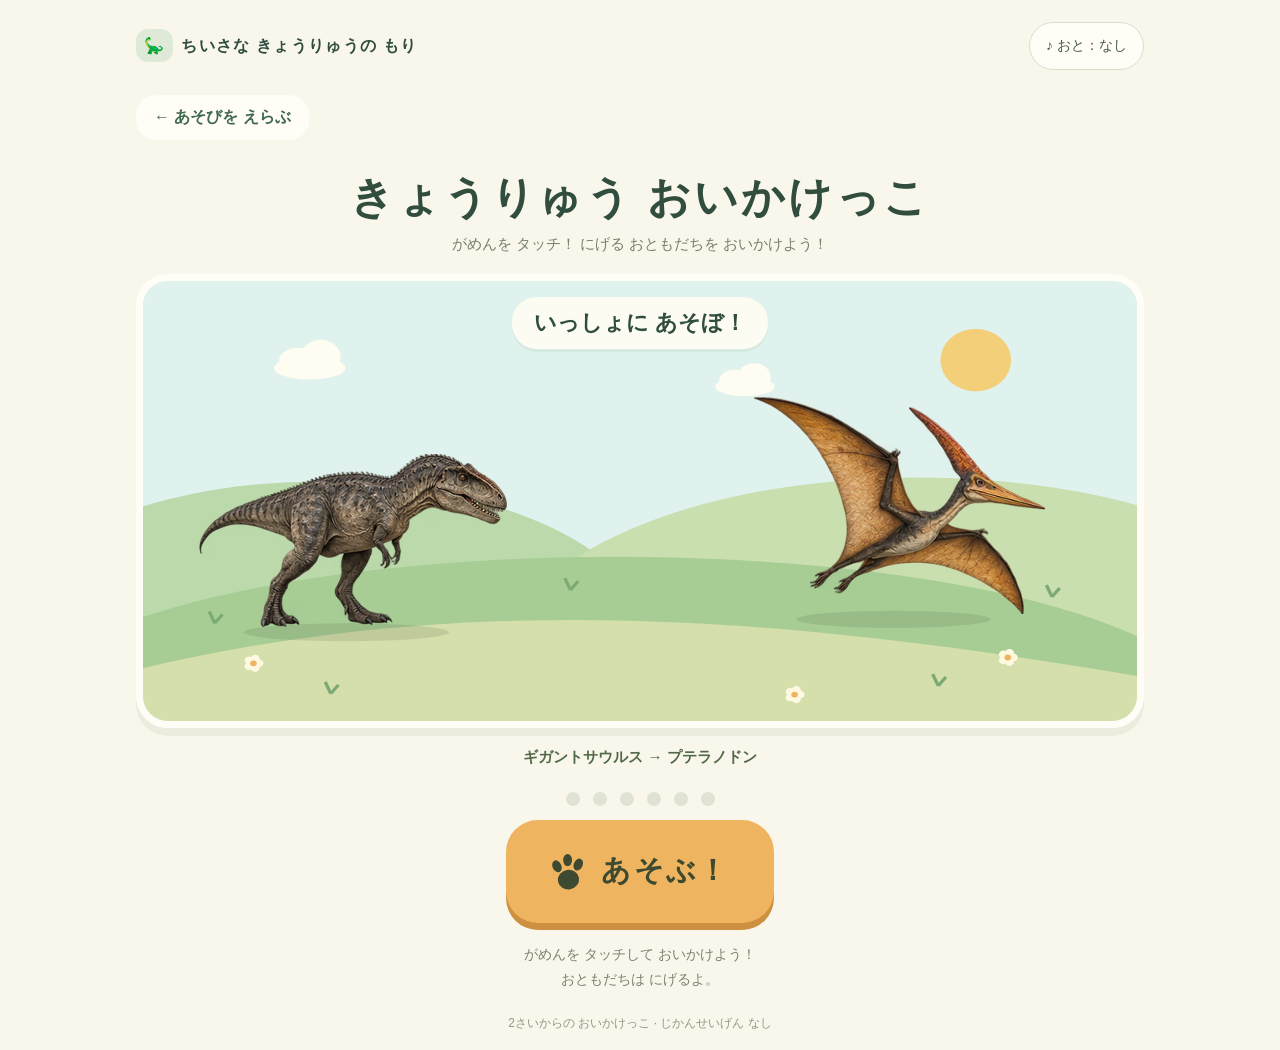
==== commit 5dbf12d5: "Use realistic CG species, drag-to-feed controls and touch-to-chase" ====
--- a/chase.html
+++ b/chase.html
@@ -15,14 +15,14 @@
 <body>
 <main class="app">
 <header><div class="brand"><span>🦕</span>ちいさな きょうりゅうの もり</div><button class="sound" id="sound" aria-pressed="false">♪ おと：なし</button></header>
-<nav class="game-nav" style="margin-top:20px"><a href="./" style="color:#426a50;display:inline-block;padding:12px 18px;background:#fffdf6;border-radius:20px;text-decoration:none;font-weight:bold">← あそびを えらぶ</a><button class="replay" id="replay" disabled>もう いっかい！</button></nav><h1>きょうりゅう おいかけっこ</h1><p class="intro">ぽんぽんぽん！ にげる おともだちを おいかけよう！</p>
+<nav class="game-nav" style="margin-top:20px"><a href="./?v=cg3" style="color:#426a50;display:inline-block;padding:12px 18px;background:#fffdf6;border-radius:20px;text-decoration:none;font-weight:bold">← あそびを えらぶ</a><button class="replay" id="replay" disabled>もう いっかい！</button></nav><h1>きょうりゅう おいかけっこ</h1><p class="intro">がめんを タッチ！ にげる おともだちを おいかけよう！</p>
 <section class="world" aria-label="緑の恐竜が黄色い恐竜を追いかける草原"><canvas id="scene" aria-label="にこにこした恐竜のおともだち"></canvas><div class="status" id="status" role="status" aria-live="polite">いっしょに あそぼ！</div></section>
 <p class="species" id="species" aria-live="polite"></p>
 <div class="progress" aria-label="お友だちに近づくほど足あとが増えます" id="progress"></div>
 <div class="controls"><button class="go" id="go"><svg viewBox="0 0 40 44" aria-hidden="true"><g fill="currentColor"><ellipse cx="20" cy="30" rx="12" ry="11" transform="rotate(-10 20 30)"/><ellipse cx="7" cy="15" rx="5" ry="7" transform="rotate(-25 7 15)"/><ellipse cx="19" cy="8" rx="5" ry="7"/><ellipse cx="31" cy="13" rx="5" ry="7" transform="rotate(25 31 13)"/></g></svg><span id="label">あそぶ！</span></button><p class="hint" id="hint">おおきな ボタンを ぽん！<br>ゆっくりで だいじょうぶ。</p><button class="restart" id="restart" hidden>はじめから</button></div>
 <footer>2さいからの おいかけっこ · じかんせいげん なし</footer>
 </main>
-<script src="dinos.js?v=2"></script>
+<script src="wildlife-cg-v3.js"></script>
 <script>
 'use strict';
 const canvas=document.querySelector('#scene'),ctx=canvas.getContext('2d'),go=document.querySelector('#go'),label=document.querySelector('#label'),statusText=document.querySelector('#status'),hint=document.querySelector('#hint'),restart=document.querySelector('#restart'),sound=document.querySelector('#sound'),replay=document.querySelector('#replay'),speciesText=document.querySelector('#species');
@@ -37,10 +37,14 @@
 function tone(win=false){if(!soundOn)return;try{audio=audio||new(window.AudioContext||window.webkitAudioContext)();audio.resume();(win?[523,659,784]:[392,523]).forEach((f,i)=>{let o=audio.createOscillator(),g=audio.createGain(),t=audio.currentTime+i*.12;o.type='sine';o.frequency.value=f;g.gain.setValueAtTime(0,t);g.gain.linearRampToValueAtTime(.075,t+.02);g.gain.exponentialRampToValueAtTime(.001,t+.24);o.connect(g);g.connect(audio.destination);o.start(t);o.stop(t+.25)})}catch{}}
 sound.onclick=()=>{soundOn=!soundOn;sound.textContent=soundOn?'♪ おと：あり':'♪ おと：なし';sound.setAttribute('aria-pressed',String(soundOn));if(soundOn)tone()};
 function updateProgress(){const progress=Math.max(0,Math.min(1,1-gap/START_GAP));dots.forEach((d,i)=>d.classList.toggle('on',state==='won'||i<Math.floor(progress*6)));document.querySelector('#progress').setAttribute('aria-label',state==='won'?'お友だちに追いつきました':`お友だちへの近づき度 ${Math.round(progress*100)}パーセント`)}
-function reset(){chooseAnimals();replayVisibility(false);speciesText.textContent=animal.name+' → '+partner.name;canvas.setAttribute('aria-label',animal.name+'が'+partner.name+'を追いかけます');state='ready';gap=START_GAP;runDistance=0;target=0;position=0;bounce=0;last=performance.now();label.textContent='あそぶ！';statusText.textContent='いっしょに あそぼ！';hint.innerHTML='ぽんぽん おして おいかけよう！<br>おともだちは にげるよ。';restart.hidden=true;updateProgress();draw(0)}
+function reset(){chooseAnimals();replayVisibility(false);speciesText.textContent=animal.name+' → '+partner.name;canvas.setAttribute('aria-label',animal.name+'が'+partner.name+'を追いかけます');state='ready';gap=START_GAP;runDistance=0;target=0;position=0;bounce=0;last=performance.now();label.textContent='あそぶ！';statusText.textContent='いっしょに あそぼ！';hint.innerHTML='がめんを タッチして おいかけよう！<br>おともだちは にげるよ。';restart.hidden=true;updateProgress();draw(0)}
 function start(){reset();state='playing';label.textContent='ぽん！';statusText.textContent='ぽんぽん！ おいかけよう！';restart.hidden=false;tone()}
 restart.onclick=reset;replay.onclick=()=>{start();go.focus()};
-go.onclick=()=>{if(state==='won')return;if(state==='ready'){start();return}gap=Math.max(0,gap-TAP_DISTANCE);target=1-gap/START_GAP;bounce=1;tone(gap===0);if(gap===0){state='won';replayVisibility(true);label.textContent='タッチ！';statusText.textContent='タッチ！ なかよし！';hint.innerHTML='やったね！ おともだちに あえたね。<br>もう いっかい あそぼう！'}else{statusText.textContent=gap<150?'もうすこし！ ぽんぽん！':'にげるよ！ ぽんぽん！'}updateProgress()};
+function chaseTap(){if(state==='won')return;if(state==='ready'){start();return}gap=Math.max(0,gap-TAP_DISTANCE);target=1-gap/START_GAP;bounce=1;tone(gap===0);if(gap===0){state='won';replayVisibility(true);label.textContent='タッチ！';statusText.textContent='タッチ！ なかよし！';hint.innerHTML='やったね！ おともだちに あえたね。<br>もう いっかい あそぼう！'}else{statusText.textContent=gap<150?'もうすこし！ ぽんぽん！':'にげるよ！ ぽんぽん！'}updateProgress()};
+go.onclick=chaseTap;
+const chaseWorld=document.querySelector('.world');chaseWorld.style.touchAction='manipulation';chaseWorld.style.cursor='pointer';canvas.tabIndex=0;canvas.setAttribute('aria-label','恐竜の画面をタッチして追いかけよう。Enterまたはスペースでも進めます。');
+chaseWorld.addEventListener('pointerdown',e=>{if(e.button!==0||state==='won')return;e.preventDefault();chaseTap()});
+canvas.addEventListener('keydown',e=>{if(e.key===' '||e.key==='Enter'){e.preventDefault();chaseTap()}});
 function ellipse(x,y,rx,ry,c){ctx.fillStyle=c;ctx.beginPath();ctx.ellipse(x,y,rx,ry,0,0,Math.PI*2);ctx.fill()}
 function path(points,c){ctx.fillStyle=c;ctx.beginPath();points.forEach((p,i)=>i?ctx.lineTo(...p):ctx.moveTo(...p));ctx.closePath();ctx.fill()}
 function cloud(x,y,s){ellipse(x,y,36*s,13*s,'#fffdf2');ellipse(x-12*s,y-8*s,19*s,15*s,'#fffdf2');ellipse(x+11*s,y-13*s,20*s,19*s,'#fffdf2')}
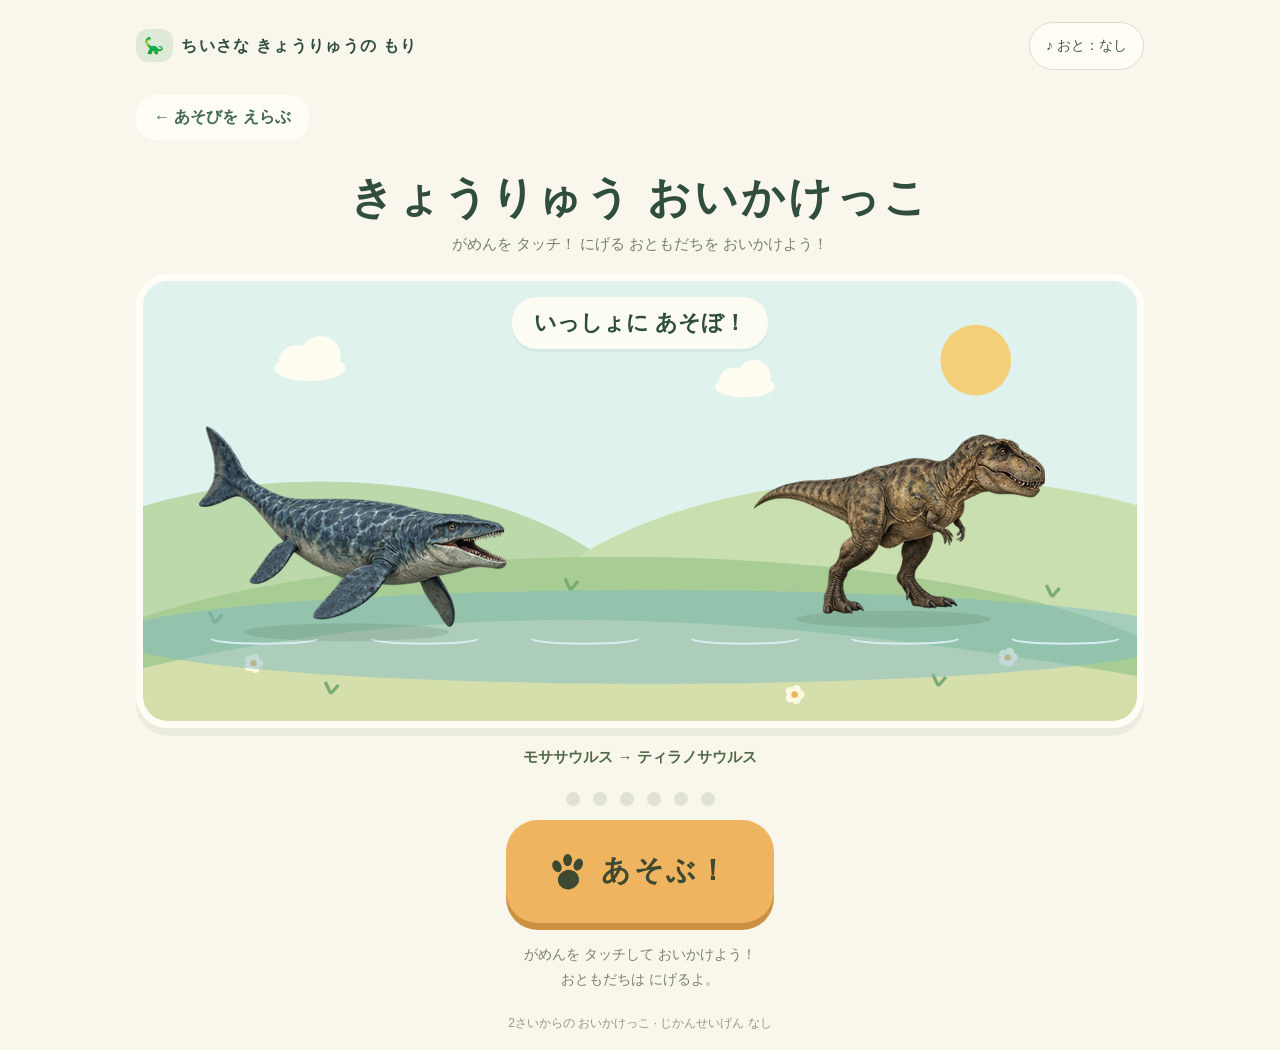
==== commit 24e3b9de: "Add configurable dinosaur memory game and shared replay celebration; fix responsive shapes" ====
--- a/chase.html
+++ b/chase.html
@@ -7,22 +7,22 @@
 <meta name="description" content="大きなボタンをぽん！2歳から遊べる、やさしい恐竜の追いかけっこ。時間制限もゲームオーバーもありません。">
 <title>きょうりゅう おいかけっこ</title>
 <style>
-*{box-sizing:border-box}[hidden]{display:none!important}body{margin:0;background:#f9f6ec;color:#304d3e;font-family:ui-rounded,'Hiragino Maru Gothic ProN','Yu Gothic',sans-serif}button{font:inherit;cursor:pointer;-webkit-tap-highlight-color:transparent;touch-action:manipulation}button:focus-visible{outline:4px solid #355fbb;outline-offset:5px}.app{max-width:1060px;margin:auto;padding:22px 26px 18px}header{display:flex;align-items:center;justify-content:space-between;gap:10px}.brand{font-size:16px;font-weight:800;letter-spacing:.08em}.brand span{background:#deead7;border-radius:12px;padding:8px;margin-right:8px}.sound{border:1px solid #d9dfcf;background:#fffdf6;border-radius:24px;padding:12px 16px;font-size:14px;color:#425d46;min-height:48px}h1{font-size:clamp(26px,5vw,43px);letter-spacing:.07em;text-align:center;margin:23px 0 8px;line-height:1.4}.intro{text-align:center;color:#76806a;margin:0 0 20px;font-size:15px}.world{position:relative;border:7px solid #fffdf6;border-radius:32px;overflow:hidden;background:#dff2ed;box-shadow:0 8px 0 #ececde}canvas{display:block;width:100%;aspect-ratio:1.9;max-height:440px}.status{position:absolute;left:50%;top:16px;transform:translateX(-50%);border-radius:25px;background:#fffdf3ef;padding:11px 22px;white-space:nowrap;font-weight:800;font-size:clamp(16px,3vw,23px);box-shadow:0 3px 0 #385b3910}.progress{display:flex;justify-content:center;gap:13px;margin:22px 0 14px}.dot{width:14px;height:14px;background:#e0e2d3;border-radius:50%;transition:background .2s,transform .2s}.dot.on{background:#eeab55;transform:scale(1.13)}.controls{text-align:center}.go{min-height:103px;min-width:260px;max-width:100%;padding:13px 44px;border:0;border-radius:32px;background:#efb45f;color:#3e4931;box-shadow:0 7px 0 #cd9041;font-size:29px;font-weight:900;letter-spacing:.08em;transition:transform .1s,box-shadow .1s}.go:active{transform:translateY(5px);box-shadow:0 2px 0 #cd9041}.go svg{width:37px;height:39px;vertical-align:middle;margin-right:14px}.hint{color:#7b826f;font-size:14px;line-height:1.8;margin:19px 0 0}footer{text-align:center;font-size:12px;color:#929884;margin-top:22px}.restart{display:block;margin:15px auto 0;background:none;border:0;color:#78836c;text-decoration:underline;padding:10px;font-size:13px}@media(max-width:600px){.app{padding:16px 12px}.brand{font-size:12px;letter-spacing:0}.sound{font-size:12px;padding:10px}h1{margin-top:23px}.intro{font-size:13px}canvas{aspect-ratio:1.15}.world{border-width:5px;border-radius:25px}.status{top:14px;padding:10px 15px}.go{width:90%;min-height:106px;padding:13px 18px;font-size:24px;letter-spacing:.02em;white-space:nowrap}.hint{font-size:12px}footer{margin-top:14px}}@media(prefers-reduced-motion:reduce){*{transition:none!important}}
+*{box-sizing:border-box}[hidden]{display:none!important}body{margin:0;background:#f9f6ec;color:#304d3e;font-family:ui-rounded,'Hiragino Maru Gothic ProN','Yu Gothic',sans-serif}button{font:inherit;cursor:pointer;-webkit-tap-highlight-color:transparent;touch-action:manipulation}button:focus-visible{outline:4px solid #355fbb;outline-offset:5px}.app{max-width:1060px;margin:auto;padding:22px 26px 18px}header{display:flex;align-items:center;justify-content:space-between;gap:10px}.brand{font-size:16px;font-weight:800;letter-spacing:.08em}.brand span{background:#deead7;border-radius:12px;padding:8px;margin-right:8px}.sound{border:1px solid #d9dfcf;background:#fffdf6;border-radius:24px;padding:12px 16px;font-size:14px;color:#425d46;min-height:48px}h1{font-size:clamp(26px,5vw,43px);letter-spacing:.07em;text-align:center;margin:23px 0 8px;line-height:1.4}.intro{text-align:center;color:#76806a;margin:0 0 20px;font-size:15px}.world{position:relative;border:7px solid #fffdf6;border-radius:32px;overflow:hidden;background:#dff2ed;box-shadow:0 8px 0 #ececde}canvas{display:block;width:100%;aspect-ratio:1.9;max-height:min(440px,65svh)}.status{position:absolute;left:50%;top:16px;transform:translateX(-50%);border-radius:25px;background:#fffdf3ef;padding:11px 22px;white-space:nowrap;font-weight:800;font-size:clamp(16px,3vw,23px);box-shadow:0 3px 0 #385b3910}.progress{display:flex;justify-content:center;gap:13px;margin:22px 0 14px}.dot{width:14px;height:14px;background:#e0e2d3;border-radius:50%;transition:background .2s,transform .2s}.dot.on{background:#eeab55;transform:scale(1.13)}.controls{text-align:center}.go{min-height:103px;min-width:260px;max-width:100%;padding:13px 44px;border:0;border-radius:32px;background:#efb45f;color:#3e4931;box-shadow:0 7px 0 #cd9041;font-size:29px;font-weight:900;letter-spacing:.08em;transition:transform .1s,box-shadow .1s}.go:active{transform:translateY(5px);box-shadow:0 2px 0 #cd9041}.go svg{width:37px;height:39px;vertical-align:middle;margin-right:14px}.hint{color:#7b826f;font-size:14px;line-height:1.8;margin:19px 0 0}footer{text-align:center;font-size:12px;color:#929884;margin-top:22px}.restart{display:block;margin:15px auto 0;background:none;border:0;color:#78836c;text-decoration:underline;padding:10px;font-size:13px}@media(max-width:600px){.app{padding:16px 12px}.brand{font-size:12px;letter-spacing:0}.sound{font-size:12px;padding:10px}h1{margin-top:23px}.intro{font-size:13px}canvas{aspect-ratio:1.15}.world{border-width:5px;border-radius:25px}.status{top:14px;padding:10px 15px}.go{width:90%;min-height:106px;padding:13px 18px;font-size:24px;letter-spacing:.02em;white-space:nowrap}.hint{font-size:12px}footer{margin-top:14px}}@media(prefers-reduced-motion:reduce){*{transition:none!important}}
 
 .game-nav{display:flex;align-items:center;justify-content:space-between;gap:8px}.replay{visibility:hidden;border:2px solid #819a68;background:#e3edcf;color:#345237;border-radius:18px;padding:14px 16px;min-height:54px;font-size:16px;font-weight:bold}.replay.visible{visibility:visible}.go:disabled{background:#c7d6b9;color:#4d674a;box-shadow:0 7px 0 #a3b395;cursor:default}.species{text-align:center;color:#516947;font-size:15px;font-weight:bold;min-height:26px;margin:16px 0 0;line-height:1.7}.status{width:max-content;max-width:95%;white-space:normal;text-align:center;font-size:clamp(15px,2.6vw,22px)}.egg-scene{touch-action:none;cursor:grab}.egg-scene:active{cursor:grabbing}.pet-guide{position:absolute;top:48%;left:50%;pointer-events:none;text-align:center;animation:stroke-hand 2.3s ease-in-out infinite;color:#5c6141;font-weight:bold;text-shadow:0 1px #fff}.pet-guide span{display:block;font-size:47px;filter:drop-shadow(0 2px 2px #6d604b30)}.pet-guide small{background:#fff9e6e8;border-radius:18px;padding:7px 13px;white-space:nowrap;display:block}.pet-guide[hidden]{display:none!important}@keyframes stroke-hand{0%,100%{transform:translate(-85%,-8%) rotate(-13deg)}50%{transform:translate(-5%,8%) rotate(8deg)}}@media(max-width:600px){.replay{font-size:13px;padding:12px 10px}.game-nav a{font-size:13px!important;padding:12px 10px!important}.species{font-size:13px}.pet-guide span{font-size:40px}}@media(prefers-reduced-motion:reduce){.pet-guide{animation:none;transform:translate(-50%,-10%)}}
-</style>
-</head>
+.world,.world *{-webkit-tap-highlight-color:transparent;-webkit-user-select:none;user-select:none;-webkit-touch-callout:none}.world canvas:focus:not(:focus-visible){outline:none}.world canvas:focus-visible{outline:3px solid #71905b;outline-offset:-5px}</style>
+<link rel="stylesheet" href="clear-v5.css"></head>
 <body>
 <main class="app">
 <header><div class="brand"><span>🦕</span>ちいさな きょうりゅうの もり</div><button class="sound" id="sound" aria-pressed="false">♪ おと：なし</button></header>
-<nav class="game-nav" style="margin-top:20px"><a href="./?v=cg3" style="color:#426a50;display:inline-block;padding:12px 18px;background:#fffdf6;border-radius:20px;text-decoration:none;font-weight:bold">← あそびを えらぶ</a><button class="replay" id="replay" disabled>もう いっかい！</button></nav><h1>きょうりゅう おいかけっこ</h1><p class="intro">がめんを タッチ！ にげる おともだちを おいかけよう！</p>
+<nav class="game-nav" style="margin-top:20px"><a href="./?v=5" style="color:#426a50;display:inline-block;padding:12px 18px;background:#fffdf6;border-radius:20px;text-decoration:none;font-weight:bold">← あそびを えらぶ</a><button class="replay" id="replay" disabled>もう いっかい！</button></nav><h1>きょうりゅう おいかけっこ</h1><p class="intro">がめんを タッチ！ にげる おともだちを おいかけよう！</p>
 <section class="world" aria-label="緑の恐竜が黄色い恐竜を追いかける草原"><canvas id="scene" aria-label="にこにこした恐竜のおともだち"></canvas><div class="status" id="status" role="status" aria-live="polite">いっしょに あそぼ！</div></section>
 <p class="species" id="species" aria-live="polite"></p>
 <div class="progress" aria-label="お友だちに近づくほど足あとが増えます" id="progress"></div>
 <div class="controls"><button class="go" id="go"><svg viewBox="0 0 40 44" aria-hidden="true"><g fill="currentColor"><ellipse cx="20" cy="30" rx="12" ry="11" transform="rotate(-10 20 30)"/><ellipse cx="7" cy="15" rx="5" ry="7" transform="rotate(-25 7 15)"/><ellipse cx="19" cy="8" rx="5" ry="7"/><ellipse cx="31" cy="13" rx="5" ry="7" transform="rotate(25 31 13)"/></g></svg><span id="label">あそぶ！</span></button><p class="hint" id="hint">おおきな ボタンを ぽん！<br>ゆっくりで だいじょうぶ。</p><button class="restart" id="restart" hidden>はじめから</button></div>
 <footer>2さいからの おいかけっこ · じかんせいげん なし</footer>
 </main>
-<script src="wildlife-cg-v3.js"></script>
+<script src="clear-v5.js"></script><script src="scene-layout-v5.js"></script><script src="wildlife-cg-v3.js"></script>
 <script>
 'use strict';
 const canvas=document.querySelector('#scene'),ctx=canvas.getContext('2d'),go=document.querySelector('#go'),label=document.querySelector('#label'),statusText=document.querySelector('#status'),hint=document.querySelector('#hint'),restart=document.querySelector('#restart'),sound=document.querySelector('#sound'),replay=document.querySelector('#replay'),speciesText=document.querySelector('#species');
@@ -37,27 +37,27 @@
 function tone(win=false){if(!soundOn)return;try{audio=audio||new(window.AudioContext||window.webkitAudioContext)();audio.resume();(win?[523,659,784]:[392,523]).forEach((f,i)=>{let o=audio.createOscillator(),g=audio.createGain(),t=audio.currentTime+i*.12;o.type='sine';o.frequency.value=f;g.gain.setValueAtTime(0,t);g.gain.linearRampToValueAtTime(.075,t+.02);g.gain.exponentialRampToValueAtTime(.001,t+.24);o.connect(g);g.connect(audio.destination);o.start(t);o.stop(t+.25)})}catch{}}
 sound.onclick=()=>{soundOn=!soundOn;sound.textContent=soundOn?'♪ おと：あり':'♪ おと：なし';sound.setAttribute('aria-pressed',String(soundOn));if(soundOn)tone()};
 function updateProgress(){const progress=Math.max(0,Math.min(1,1-gap/START_GAP));dots.forEach((d,i)=>d.classList.toggle('on',state==='won'||i<Math.floor(progress*6)));document.querySelector('#progress').setAttribute('aria-label',state==='won'?'お友だちに追いつきました':`お友だちへの近づき度 ${Math.round(progress*100)}パーセント`)}
-function reset(){chooseAnimals();replayVisibility(false);speciesText.textContent=animal.name+' → '+partner.name;canvas.setAttribute('aria-label',animal.name+'が'+partner.name+'を追いかけます');state='ready';gap=START_GAP;runDistance=0;target=0;position=0;bounce=0;last=performance.now();label.textContent='あそぶ！';statusText.textContent='いっしょに あそぼ！';hint.innerHTML='がめんを タッチして おいかけよう！<br>おともだちは にげるよ。';restart.hidden=true;updateProgress();draw(0)}
+function reset(){ClearEffect.hide();chooseAnimals();replayVisibility(false);speciesText.textContent=animal.name+' → '+partner.name;canvas.setAttribute('aria-label',animal.name+'が'+partner.name+'を追いかけます');state='ready';gap=START_GAP;runDistance=0;target=0;position=0;bounce=0;last=performance.now();label.textContent='あそぶ！';statusText.textContent='いっしょに あそぼ！';hint.innerHTML='がめんを タッチして おいかけよう！<br>おともだちは にげるよ。';restart.hidden=true;updateProgress();draw(0)}
 function start(){reset();state='playing';label.textContent='ぽん！';statusText.textContent='ぽんぽん！ おいかけよう！';restart.hidden=false;tone()}
 restart.onclick=reset;replay.onclick=()=>{start();go.focus()};
-function chaseTap(){if(state==='won')return;if(state==='ready'){start();return}gap=Math.max(0,gap-TAP_DISTANCE);target=1-gap/START_GAP;bounce=1;tone(gap===0);if(gap===0){state='won';replayVisibility(true);label.textContent='タッチ！';statusText.textContent='タッチ！ なかよし！';hint.innerHTML='やったね！ おともだちに あえたね。<br>もう いっかい あそぼう！'}else{statusText.textContent=gap<150?'もうすこし！ ぽんぽん！':'にげるよ！ ぽんぽん！'}updateProgress()};
+function chaseTap(){if(state==='won')return;if(state==='ready'){start();return}gap=Math.max(0,gap-TAP_DISTANCE);target=1-gap/START_GAP;bounce=1;tone(gap===0);if(gap===0){state='won';ClearEffect.show(()=>start());replayVisibility(true);label.textContent='タッチ！';statusText.textContent='タッチ！ なかよし！';hint.innerHTML='やったね！ おともだちに あえたね。<br>もう いっかい あそぼう！'}else{statusText.textContent=gap<150?'もうすこし！ ぽんぽん！':'にげるよ！ ぽんぽん！'}updateProgress()};
 go.onclick=chaseTap;
 const chaseWorld=document.querySelector('.world');chaseWorld.style.touchAction='manipulation';chaseWorld.style.cursor='pointer';canvas.tabIndex=0;canvas.setAttribute('aria-label','恐竜の画面をタッチして追いかけよう。Enterまたはスペースでも進めます。');
 chaseWorld.addEventListener('pointerdown',e=>{if(e.button!==0||state==='won')return;e.preventDefault();chaseTap()});
 canvas.addEventListener('keydown',e=>{if(e.key===' '||e.key==='Enter'){e.preventDefault();chaseTap()}});
 function ellipse(x,y,rx,ry,c){ctx.fillStyle=c;ctx.beginPath();ctx.ellipse(x,y,rx,ry,0,0,Math.PI*2);ctx.fill()}
 function path(points,c){ctx.fillStyle=c;ctx.beginPath();points.forEach((p,i)=>i?ctx.lineTo(...p):ctx.moveTo(...p));ctx.closePath();ctx.fill()}
-function cloud(x,y,s){ellipse(x,y,36*s,13*s,'#fffdf2');ellipse(x-12*s,y-8*s,19*s,15*s,'#fffdf2');ellipse(x+11*s,y-13*s,20*s,19*s,'#fffdf2')}
+function cloud(x,y,s){SceneLayout.at(ctx,x,y,s,()=>{ellipse(0,0,36,13,'#fffdf2');ellipse(-12,-8,19,15,'#fffdf2');ellipse(11,-13,20,19,'#fffdf2')})}
 function dino(x,y,s,color,belly,walk,friend=false){Dinos.draw(ctx,x,y,s,friend?partner:animal,walk)}
-function draw(t){const w=canvas.clientWidth,h=canvas.clientHeight,dpr=Math.min(devicePixelRatio||1,2);if(canvas.width!==Math.round(w*dpr)||canvas.height!==Math.round(h*dpr)){canvas.width=Math.round(w*dpr);canvas.height=Math.round(h*dpr)}ctx.setTransform(dpr,0,0,dpr,0,0);ctx.clearRect(0,0,w,h);const sx=w/900,sy=h/450;ctx.save();ctx.scale(sx,sy);ctx.fillStyle='#dff2ed';ctx.fillRect(0,0,900,450);ellipse(754,81,32,32,'#f4cf79');cloud(151,89,.9);cloud(545,108,.75);ellipse(160,370,300,165,'#bbd9ab');ellipse(702,383,370,182,'#c9dfaf');ellipse(428,440,540,158,'#a7cd95');ctx.fillStyle='#d5dfac';ctx.beginPath();ctx.moveTo(0,396);ctx.bezierCurveTo(280,322,550,337,900,404);ctx.lineTo(900,450);ctx.lineTo(0,450);ctx.fill();
-for(const [x,y] of [[65,350],[823,323],[170,422],[720,414],[387,316]]){ctx.strokeStyle='#7caa74';ctx.lineWidth=3;ctx.beginPath();ctx.moveTo(x,y);ctx.lineTo(x-5,y-12);ctx.moveTo(x,y);ctx.lineTo(x+7,y-9);ctx.stroke()}for(const [x,y] of [[100,391],[783,385],[590,423]]){for(let i=0;i<5;i++)ellipse(x+Math.cos(i*1.26)*5,y+Math.sin(i*1.26)*5,4,4,'#fff9e2');ellipse(x,y,3,3,'#efb45f')}
+function draw(t){const w=canvas.clientWidth,h=canvas.clientHeight,dpr=Math.min(devicePixelRatio||1,2);if(canvas.width!==Math.round(w*dpr)||canvas.height!==Math.round(h*dpr)){canvas.width=Math.round(w*dpr);canvas.height=Math.round(h*dpr)}ctx.setTransform(dpr,0,0,dpr,0,0);ctx.clearRect(0,0,w,h);const sx=w/900,sy=h/450;ctx.save();ctx.scale(sx,sy);ctx.fillStyle='#dff2ed';ctx.fillRect(0,0,900,450);SceneLayout.at(ctx,754,81,1,()=>ellipse(0,0,32,32,'#f4cf79'));cloud(151,89,.9);cloud(545,108,.75);ellipse(160,370,300,165,'#bbd9ab');ellipse(702,383,370,182,'#c9dfaf');ellipse(428,440,540,158,'#a7cd95');ctx.fillStyle='#d5dfac';ctx.beginPath();ctx.moveTo(0,396);ctx.bezierCurveTo(280,322,550,337,900,404);ctx.lineTo(900,450);ctx.lineTo(0,450);ctx.fill();
+for(const [x,y] of [[65,350],[823,323],[170,422],[720,414],[387,316]]){ctx.strokeStyle='#7caa74';ctx.lineWidth=3;ctx.beginPath();ctx.moveTo(x,y);ctx.lineTo(x-5,y-12);ctx.moveTo(x,y);ctx.lineTo(x+7,y-9);ctx.stroke()}for(const [x,y] of [[100,391],[783,385],[590,423]]){SceneLayout.at(ctx,x,y,1,()=>{for(let i=0;i<5;i++)ellipse(Math.cos(i*1.26)*5,Math.sin(i*1.26)*5,4,4,'#fff9e2');ellipse(0,0,3,3,'#efb45f')})}
 const bob=reduced?0:Math.sin(t/330)*2;
 const runnerX=685+Math.min(runDistance*.3,65);
 if([animal,partner].some(a=>a.type==='marine'||a.type==='croc')){ellipse(460,364,490,48,'#7db8c77a');ctx.strokeStyle='#d8edf2';ctx.lineWidth=2;for(let i=0;i<6;i++){ctx.beginPath();ctx.ellipse(110+i*145,366,48,5,0,0,Math.PI);ctx.stroke()}}
 if(state==='playing'&&!reduced){ctx.strokeStyle='#b3bf90';ctx.lineWidth=5;ctx.lineCap='round';for(let i=0;i<8;i++){const x=((i*140-runDistance)%1120+1120)%1120-110;ctx.beginPath();ctx.moveTo(x,390);ctx.lineTo(x+22,390);ctx.stroke()}}
 dino(runnerX,340,1.1,'#e9b960','#f7d995',state==='playing'&&!reduced?Math.abs(Math.sin(t/100))*9:bob,true);
 dino(runnerX-130-(1-position)*START_GAP,353,1.16,'#69ac89','#a5d2a1',reduced?0:Math.sin(t/70)*bounce*10+bob);
-if(state==='won'){ctx.fillStyle='#e58e85';ctx.font='38px sans-serif';ctx.fillText('♥',610,211);for(let i=0;i<12;i++){let x=100+i*63,y=130+Math.sin(i*2)*55;ctx.save();ctx.translate(x,y);ctx.rotate(i);ctx.fillStyle=['#ecb159','#e89797','#78b59a'][i%3];ctx.fillRect(-4,-4,8,12);ctx.restore()}}ctx.restore()}
+if(state==='won'){ctx.fillStyle='#e58e85';ctx.font='38px sans-serif';SceneLayout.at(ctx,610,211,1,()=>ctx.fillText('♥',0,0));for(let i=0;i<12;i++){let x=100+i*63,y=130+Math.sin(i*2)*55;SceneLayout.at(ctx,x,y,1,()=>{ctx.rotate(i);ctx.fillStyle=['#ecb159','#e89797','#78b59a'][i%3];ctx.fillRect(-4,-4,8,12)})}}ctx.restore()}
 function frame(t){let dt=Math.min((t-last)||16,100);last=t;if(state==='playing'&&!document.hidden){const distance=ESCAPE_SPEED*dt/1000;runDistance+=distance;gap=Math.min(MAX_GAP,gap+distance);target=1-gap/START_GAP;updateProgress()}position+=(target-position)*(reduced?1:Math.min(1,dt/110));bounce=Math.max(0,bounce-dt/500);draw(t);requestAnimationFrame(frame)}
 document.addEventListener('visibilitychange',()=>{last=performance.now();if(document.hidden&&audio)audio.suspend();else if(audio&&soundOn)audio.resume()});reset();requestAnimationFrame(frame);
 </script>
--- a/clear-v5.css
+++ b/clear-v5.css
@@ -0,0 +1 @@
+.clear-effect{position:fixed;inset:0;z-index:1000;background:#284c3f80;backdrop-filter:blur(4px);display:grid;place-items:center;padding:18px;overflow:auto;-webkit-tap-highlight-color:transparent;touch-action:manipulation}.clear-next{position:relative;width:min(440px,92vw);border:7px solid #fff9e6;border-radius:38px;background:#fff6d8;color:#37553b;padding:24px 16px;box-shadow:0 12px 0 #31463240;cursor:pointer;font:inherit;text-align:center;animation:clear-pop .45s ease-out;touch-action:manipulation;-webkit-tap-highlight-color:transparent}.clear-next:disabled{cursor:default}.clear-next:focus-visible{outline:4px solid #81b878;outline-offset:5px}.clear-next strong{display:block;font-size:clamp(32px,7vw,54px);line-height:1.35}.clear-stars{display:block;font-size:45px;margin-bottom:8px}.clear-instruction{display:block;margin-top:18px;background:#e7b665;border-radius:18px;padding:14px 8px;font-size:clamp(14px,3.5vw,20px);font-weight:bold}.clear-confetti{position:absolute;inset:0;overflow:hidden;pointer-events:none}.clear-confetti i{position:absolute;top:-30px;left:var(--x);width:12px;height:21px;border-radius:3px;animation:clear-fall 2.5s var(--delay) ease-in infinite}@keyframes clear-fall{to{transform:translateY(110vh) rotate(var(--turn))}}@keyframes clear-pop{from{transform:scale(.65);opacity:0}to{transform:scale(1);opacity:1}}@media(max-height:480px){.clear-next{padding:12px 18px;display:grid;grid-template-columns:auto auto;gap:4px 18px;align-items:center}.clear-stars{font-size:36px}.clear-next strong{font-size:32px}.clear-instruction{grid-column:1/-1;margin-top:4px;padding:10px}.clear-confetti i{width:9px;height:14px}}@media(prefers-reduced-motion:reduce){.clear-next,.clear-confetti i{animation:none}.clear-confetti i{top:var(--x);transform:rotate(var(--turn))}}
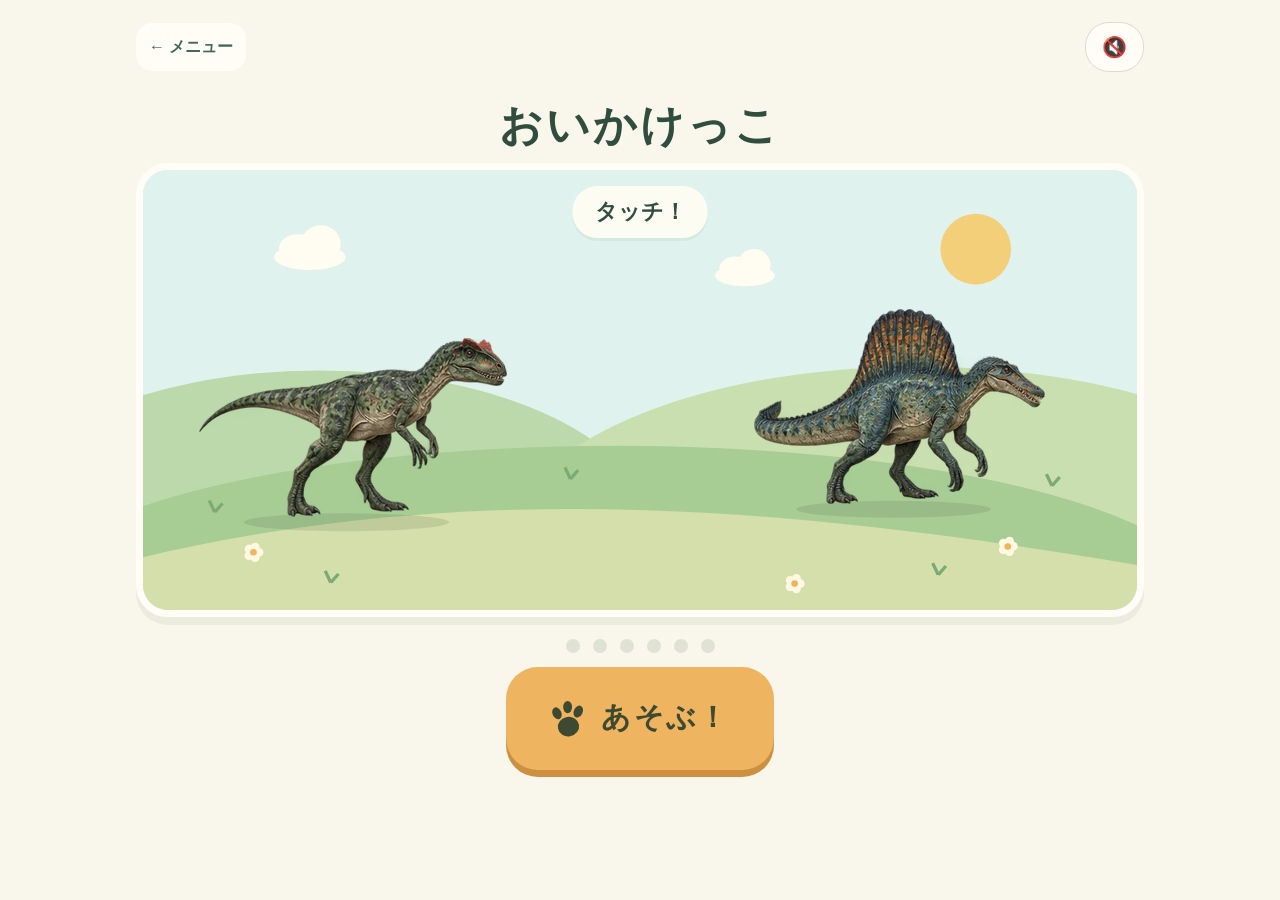
==== commit b2676711: "Scatter memory cards and simplify game screen text" ====
--- a/chase.html
+++ b/chase.html
@@ -7,40 +7,39 @@
 <meta name="description" content="大きなボタンをぽん！2歳から遊べる、やさしい恐竜の追いかけっこ。時間制限もゲームオーバーもありません。">
 <title>きょうりゅう おいかけっこ</title>
 <style>
-*{box-sizing:border-box}[hidden]{display:none!important}body{margin:0;background:#f9f6ec;color:#304d3e;font-family:ui-rounded,'Hiragino Maru Gothic ProN','Yu Gothic',sans-serif}button{font:inherit;cursor:pointer;-webkit-tap-highlight-color:transparent;touch-action:manipulation}button:focus-visible{outline:4px solid #355fbb;outline-offset:5px}.app{max-width:1060px;margin:auto;padding:22px 26px 18px}header{display:flex;align-items:center;justify-content:space-between;gap:10px}.brand{font-size:16px;font-weight:800;letter-spacing:.08em}.brand span{background:#deead7;border-radius:12px;padding:8px;margin-right:8px}.sound{border:1px solid #d9dfcf;background:#fffdf6;border-radius:24px;padding:12px 16px;font-size:14px;color:#425d46;min-height:48px}h1{font-size:clamp(26px,5vw,43px);letter-spacing:.07em;text-align:center;margin:23px 0 8px;line-height:1.4}.intro{text-align:center;color:#76806a;margin:0 0 20px;font-size:15px}.world{position:relative;border:7px solid #fffdf6;border-radius:32px;overflow:hidden;background:#dff2ed;box-shadow:0 8px 0 #ececde}canvas{display:block;width:100%;aspect-ratio:1.9;max-height:min(440px,65svh)}.status{position:absolute;left:50%;top:16px;transform:translateX(-50%);border-radius:25px;background:#fffdf3ef;padding:11px 22px;white-space:nowrap;font-weight:800;font-size:clamp(16px,3vw,23px);box-shadow:0 3px 0 #385b3910}.progress{display:flex;justify-content:center;gap:13px;margin:22px 0 14px}.dot{width:14px;height:14px;background:#e0e2d3;border-radius:50%;transition:background .2s,transform .2s}.dot.on{background:#eeab55;transform:scale(1.13)}.controls{text-align:center}.go{min-height:103px;min-width:260px;max-width:100%;padding:13px 44px;border:0;border-radius:32px;background:#efb45f;color:#3e4931;box-shadow:0 7px 0 #cd9041;font-size:29px;font-weight:900;letter-spacing:.08em;transition:transform .1s,box-shadow .1s}.go:active{transform:translateY(5px);box-shadow:0 2px 0 #cd9041}.go svg{width:37px;height:39px;vertical-align:middle;margin-right:14px}.hint{color:#7b826f;font-size:14px;line-height:1.8;margin:19px 0 0}footer{text-align:center;font-size:12px;color:#929884;margin-top:22px}.restart{display:block;margin:15px auto 0;background:none;border:0;color:#78836c;text-decoration:underline;padding:10px;font-size:13px}@media(max-width:600px){.app{padding:16px 12px}.brand{font-size:12px;letter-spacing:0}.sound{font-size:12px;padding:10px}h1{margin-top:23px}.intro{font-size:13px}canvas{aspect-ratio:1.15}.world{border-width:5px;border-radius:25px}.status{top:14px;padding:10px 15px}.go{width:90%;min-height:106px;padding:13px 18px;font-size:24px;letter-spacing:.02em;white-space:nowrap}.hint{font-size:12px}footer{margin-top:14px}}@media(prefers-reduced-motion:reduce){*{transition:none!important}}
+*{box-sizing:border-box}[hidden]{display:none!important}body{margin:0;background:#f9f6ec;color:#304d3e;font-family:ui-rounded,'Hiragino Maru Gothic ProN','Yu Gothic',sans-serif}button{font:inherit;cursor:pointer;-webkit-tap-highlight-color:transparent;touch-action:manipulation}button:focus-visible{outline:4px solid #355fbb;outline-offset:5px}.app{max-width:1060px;margin:auto;padding:22px 26px 18px}header{display:flex;align-items:center;justify-content:space-between;gap:10px}.sound{border:1px solid #d9dfcf;background:#fffdf6;border-radius:24px;padding:12px 16px;font-size:14px;color:#425d46;min-height:48px}h1{font-size:clamp(26px,5vw,43px);letter-spacing:.07em;text-align:center;margin:23px 0 8px;line-height:1.4}.world{position:relative;border:7px solid #fffdf6;border-radius:32px;overflow:hidden;background:#dff2ed;box-shadow:0 8px 0 #ececde}canvas{display:block;width:100%;aspect-ratio:1.9;max-height:min(440px,65svh)}.status{position:absolute;left:50%;top:16px;transform:translateX(-50%);border-radius:25px;background:#fffdf3ef;padding:11px 22px;white-space:nowrap;font-weight:800;font-size:clamp(16px,3vw,23px);box-shadow:0 3px 0 #385b3910}.progress{display:flex;justify-content:center;gap:13px;margin:22px 0 14px}.dot{width:14px;height:14px;background:#e0e2d3;border-radius:50%;transition:background .2s,transform .2s}.dot.on{background:#eeab55;transform:scale(1.13)}.controls{text-align:center}.go{min-height:103px;min-width:260px;max-width:100%;padding:13px 44px;border:0;border-radius:32px;background:#efb45f;color:#3e4931;box-shadow:0 7px 0 #cd9041;font-size:29px;font-weight:900;letter-spacing:.08em;transition:transform .1s,box-shadow .1s}.go:active{transform:translateY(5px);box-shadow:0 2px 0 #cd9041}.go svg{width:37px;height:39px;vertical-align:middle;margin-right:14px}.restart{display:block;margin:15px auto 0;background:none;border:0;color:#78836c;text-decoration:underline;padding:10px;font-size:13px}@media(max-width:600px){.app{padding:16px 12px}.sound{font-size:12px;padding:10px}h1{margin-top:23px}canvas{aspect-ratio:1.15}.world{border-width:5px;border-radius:25px}.status{top:14px;padding:10px 15px}.go{width:90%;min-height:106px;padding:13px 18px;font-size:24px;letter-spacing:.02em;white-space:nowrap}}@media(prefers-reduced-motion:reduce){*{transition:none!important}}
+@media(max-height:500px) and (orientation:landscape){.app{padding-block:8px}h1{font-size:24px;margin:4px 0}.game-nav a,.sound{min-height:38px;padding-block:4px}.progress{margin:14px 0 8px}.go{min-height:54px;padding-block:4px;font-size:22px}.go svg{width:26px;height:26px}.restart{margin-top:6px}}
 
-.game-nav{display:flex;align-items:center;justify-content:space-between;gap:8px}.replay{visibility:hidden;border:2px solid #819a68;background:#e3edcf;color:#345237;border-radius:18px;padding:14px 16px;min-height:54px;font-size:16px;font-weight:bold}.replay.visible{visibility:visible}.go:disabled{background:#c7d6b9;color:#4d674a;box-shadow:0 7px 0 #a3b395;cursor:default}.species{text-align:center;color:#516947;font-size:15px;font-weight:bold;min-height:26px;margin:16px 0 0;line-height:1.7}.status{width:max-content;max-width:95%;white-space:normal;text-align:center;font-size:clamp(15px,2.6vw,22px)}.egg-scene{touch-action:none;cursor:grab}.egg-scene:active{cursor:grabbing}.pet-guide{position:absolute;top:48%;left:50%;pointer-events:none;text-align:center;animation:stroke-hand 2.3s ease-in-out infinite;color:#5c6141;font-weight:bold;text-shadow:0 1px #fff}.pet-guide span{display:block;font-size:47px;filter:drop-shadow(0 2px 2px #6d604b30)}.pet-guide small{background:#fff9e6e8;border-radius:18px;padding:7px 13px;white-space:nowrap;display:block}.pet-guide[hidden]{display:none!important}@keyframes stroke-hand{0%,100%{transform:translate(-85%,-8%) rotate(-13deg)}50%{transform:translate(-5%,8%) rotate(8deg)}}@media(max-width:600px){.replay{font-size:13px;padding:12px 10px}.game-nav a{font-size:13px!important;padding:12px 10px!important}.species{font-size:13px}.pet-guide span{font-size:40px}}@media(prefers-reduced-motion:reduce){.pet-guide{animation:none;transform:translate(-50%,-10%)}}
+.game-nav a{display:inline-flex;align-items:center;min-height:48px;padding:8px 13px;border-radius:16px;background:#fffdf6;color:#426a50;text-decoration:none;font-weight:bold}.sound{font-size:20px!important}.go:disabled{background:#c7d6b9;color:#4d674a;box-shadow:0 7px 0 #a3b395;cursor:default}.status{width:max-content;max-width:95%;white-space:normal;text-align:center;font-size:clamp(15px,2.6vw,22px)}.egg-scene{touch-action:none;cursor:grab}.egg-scene:active{cursor:grabbing}.pet-guide{position:absolute;top:48%;left:50%;pointer-events:none;text-align:center;animation:stroke-hand 2.3s ease-in-out infinite;color:#5c6141;font-weight:bold;text-shadow:0 1px #fff}.pet-guide span{display:block;font-size:47px;filter:drop-shadow(0 2px 2px #6d604b30)}.pet-guide small{background:#fff9e6e8;border-radius:18px;padding:7px 13px;white-space:nowrap;display:block}.pet-guide[hidden]{display:none!important}@keyframes stroke-hand{0%,100%{transform:translate(-85%,-8%) rotate(-13deg)}50%{transform:translate(-5%,8%) rotate(8deg)}}@media(max-width:600px){.pet-guide span{font-size:40px}}@media(prefers-reduced-motion:reduce){.pet-guide{animation:none;transform:translate(-50%,-10%)}}
 .world,.world *{-webkit-tap-highlight-color:transparent;-webkit-user-select:none;user-select:none;-webkit-touch-callout:none}.world canvas:focus:not(:focus-visible){outline:none}.world canvas:focus-visible{outline:3px solid #71905b;outline-offset:-5px}</style>
 <link rel="stylesheet" href="clear-v5.css"></head>
 <body>
 <main class="app">
-<header><div class="brand"><span>🦕</span>ちいさな きょうりゅうの もり</div><button class="sound" id="sound" aria-pressed="false">♪ おと：なし</button></header>
-<nav class="game-nav" style="margin-top:20px"><a href="./?v=5" style="color:#426a50;display:inline-block;padding:12px 18px;background:#fffdf6;border-radius:20px;text-decoration:none;font-weight:bold">← あそびを えらぶ</a><button class="replay" id="replay" disabled>もう いっかい！</button></nav><h1>きょうりゅう おいかけっこ</h1><p class="intro">がめんを タッチ！ にげる おともだちを おいかけよう！</p>
-<section class="world" aria-label="緑の恐竜が黄色い恐竜を追いかける草原"><canvas id="scene" aria-label="にこにこした恐竜のおともだち"></canvas><div class="status" id="status" role="status" aria-live="polite">いっしょに あそぼ！</div></section>
-<p class="species" id="species" aria-live="polite"></p>
+<header class="game-nav"><a href="./?v=7">← メニュー</a><button class="sound" id="sound" aria-label="おと" aria-pressed="false">🔇</button></header><h1>おいかけっこ</h1>
+<section class="world" aria-label="緑の恐竜が黄色い恐竜を追いかける草原"><canvas id="scene" aria-label="にこにこした恐竜のおともだち"></canvas><div class="status" id="status" role="status" aria-live="polite">タッチ！</div></section>
+
 <div class="progress" aria-label="お友だちに近づくほど足あとが増えます" id="progress"></div>
-<div class="controls"><button class="go" id="go"><svg viewBox="0 0 40 44" aria-hidden="true"><g fill="currentColor"><ellipse cx="20" cy="30" rx="12" ry="11" transform="rotate(-10 20 30)"/><ellipse cx="7" cy="15" rx="5" ry="7" transform="rotate(-25 7 15)"/><ellipse cx="19" cy="8" rx="5" ry="7"/><ellipse cx="31" cy="13" rx="5" ry="7" transform="rotate(25 31 13)"/></g></svg><span id="label">あそぶ！</span></button><p class="hint" id="hint">おおきな ボタンを ぽん！<br>ゆっくりで だいじょうぶ。</p><button class="restart" id="restart" hidden>はじめから</button></div>
-<footer>2さいからの おいかけっこ · じかんせいげん なし</footer>
+<div class="controls"><button class="go" id="go"><svg viewBox="0 0 40 44" aria-hidden="true"><g fill="currentColor"><ellipse cx="20" cy="30" rx="12" ry="11" transform="rotate(-10 20 30)"/><ellipse cx="7" cy="15" rx="5" ry="7" transform="rotate(-25 7 15)"/><ellipse cx="19" cy="8" rx="5" ry="7"/><ellipse cx="31" cy="13" rx="5" ry="7" transform="rotate(25 31 13)"/></g></svg><span id="label">あそぶ！</span></button><button class="restart" id="restart" hidden>はじめから</button></div>
+
 </main>
-<script src="clear-v5.js"></script><script src="scene-layout-v5.js"></script><script src="wildlife-cg-v3.js"></script>
+<script src="clear-v5.js?v=7"></script><script src="scene-layout-v5.js"></script><script src="wildlife-cg-v3.js"></script>
 <script>
 'use strict';
-const canvas=document.querySelector('#scene'),ctx=canvas.getContext('2d'),go=document.querySelector('#go'),label=document.querySelector('#label'),statusText=document.querySelector('#status'),hint=document.querySelector('#hint'),restart=document.querySelector('#restart'),sound=document.querySelector('#sound'),replay=document.querySelector('#replay'),speciesText=document.querySelector('#species');
+const canvas=document.querySelector('#scene'),ctx=canvas.getContext('2d'),go=document.querySelector('#go'),label=document.querySelector('#label'),statusText=document.querySelector('#status'),restart=document.querySelector('#restart'),sound=document.querySelector('#sound');
 let animal=Dinos.pick(),partner=Dinos.pick(animal);
 function chooseAnimals(){animal=Dinos.pick(animal);partner=Dinos.pick(animal)}
-function replayVisibility(show){replay.classList.toggle('visible',show);replay.disabled=!show;go.disabled=show}
 // One tap per second closes the gap; two taps per second catches in about 5 seconds.
 const START_GAP=365,MAX_GAP=440,TAP_DISTANCE=48,ESCAPE_SPEED=24;
 let state='ready',gap=START_GAP,runDistance=0,position=0,target=0,last=0,bounce=0,soundOn=false,audio;
 const reduced=matchMedia('(prefers-reduced-motion: reduce)').matches;
 const dots=Array.from({length:6},()=>{let d=document.createElement('span');d.className='dot';document.querySelector('#progress').append(d);return d});
 function tone(win=false){if(!soundOn)return;try{audio=audio||new(window.AudioContext||window.webkitAudioContext)();audio.resume();(win?[523,659,784]:[392,523]).forEach((f,i)=>{let o=audio.createOscillator(),g=audio.createGain(),t=audio.currentTime+i*.12;o.type='sine';o.frequency.value=f;g.gain.setValueAtTime(0,t);g.gain.linearRampToValueAtTime(.075,t+.02);g.gain.exponentialRampToValueAtTime(.001,t+.24);o.connect(g);g.connect(audio.destination);o.start(t);o.stop(t+.25)})}catch{}}
-sound.onclick=()=>{soundOn=!soundOn;sound.textContent=soundOn?'♪ おと：あり':'♪ おと：なし';sound.setAttribute('aria-pressed',String(soundOn));if(soundOn)tone()};
+sound.onclick=()=>{soundOn=!soundOn;sound.textContent=soundOn?'🔊':'🔇';sound.setAttribute('aria-pressed',String(soundOn));if(soundOn)tone()};
 function updateProgress(){const progress=Math.max(0,Math.min(1,1-gap/START_GAP));dots.forEach((d,i)=>d.classList.toggle('on',state==='won'||i<Math.floor(progress*6)));document.querySelector('#progress').setAttribute('aria-label',state==='won'?'お友だちに追いつきました':`お友だちへの近づき度 ${Math.round(progress*100)}パーセント`)}
-function reset(){ClearEffect.hide();chooseAnimals();replayVisibility(false);speciesText.textContent=animal.name+' → '+partner.name;canvas.setAttribute('aria-label',animal.name+'が'+partner.name+'を追いかけます');state='ready';gap=START_GAP;runDistance=0;target=0;position=0;bounce=0;last=performance.now();label.textContent='あそぶ！';statusText.textContent='いっしょに あそぼ！';hint.innerHTML='がめんを タッチして おいかけよう！<br>おともだちは にげるよ。';restart.hidden=true;updateProgress();draw(0)}
-function start(){reset();state='playing';label.textContent='ぽん！';statusText.textContent='ぽんぽん！ おいかけよう！';restart.hidden=false;tone()}
-restart.onclick=reset;replay.onclick=()=>{start();go.focus()};
-function chaseTap(){if(state==='won')return;if(state==='ready'){start();return}gap=Math.max(0,gap-TAP_DISTANCE);target=1-gap/START_GAP;bounce=1;tone(gap===0);if(gap===0){state='won';ClearEffect.show(()=>start());replayVisibility(true);label.textContent='タッチ！';statusText.textContent='タッチ！ なかよし！';hint.innerHTML='やったね！ おともだちに あえたね。<br>もう いっかい あそぼう！'}else{statusText.textContent=gap<150?'もうすこし！ ぽんぽん！':'にげるよ！ ぽんぽん！'}updateProgress()};
+function reset(){ClearEffect.hide();chooseAnimals();go.disabled=false;canvas.setAttribute('aria-label',animal.name+'が'+partner.name+'を追いかけます。画面をタッチすると進みます');state='ready';gap=START_GAP;runDistance=0;target=0;position=0;bounce=0;last=performance.now();label.textContent='あそぶ！';statusText.textContent='タッチ！';restart.hidden=true;updateProgress();draw(0)}
+function start(){reset();state='playing';label.textContent='ぽん！';statusText.textContent='ぽんぽん！';restart.hidden=false;tone()}
+restart.onclick=reset;
+function chaseTap(){if(state==='won')return;if(state==='ready'){start();return}gap=Math.max(0,gap-TAP_DISTANCE);target=1-gap/START_GAP;bounce=1;tone(gap===0);if(gap===0){state='won';ClearEffect.show(()=>start());go.disabled=true;label.textContent='タッチ！';statusText.textContent='つかまえた！';}else{statusText.textContent=gap<150?'あとすこし！':'ぽんぽん！'}updateProgress()};
 go.onclick=chaseTap;
 const chaseWorld=document.querySelector('.world');chaseWorld.style.touchAction='manipulation';chaseWorld.style.cursor='pointer';canvas.tabIndex=0;canvas.setAttribute('aria-label','恐竜の画面をタッチして追いかけよう。Enterまたはスペースでも進めます。');
 chaseWorld.addEventListener('pointerdown',e=>{if(e.button!==0||state==='won')return;e.preventDefault();chaseTap()});
